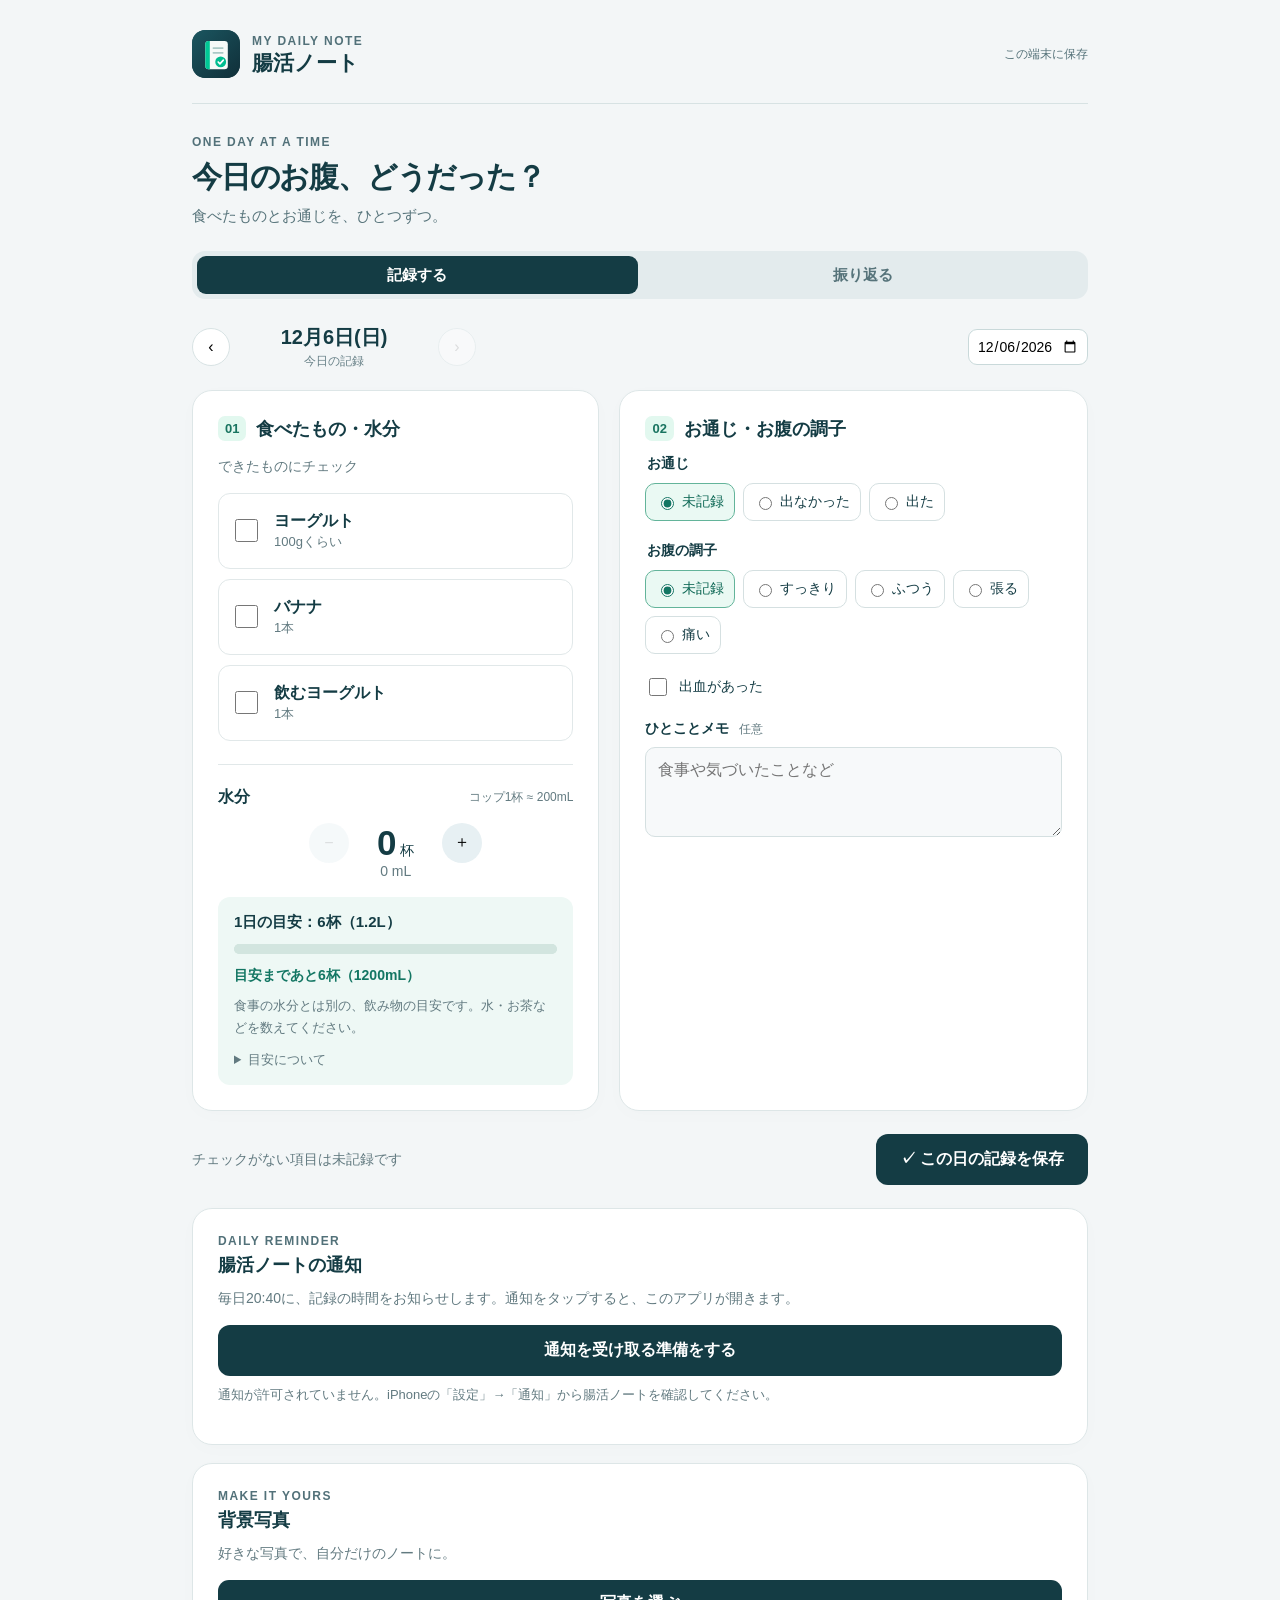
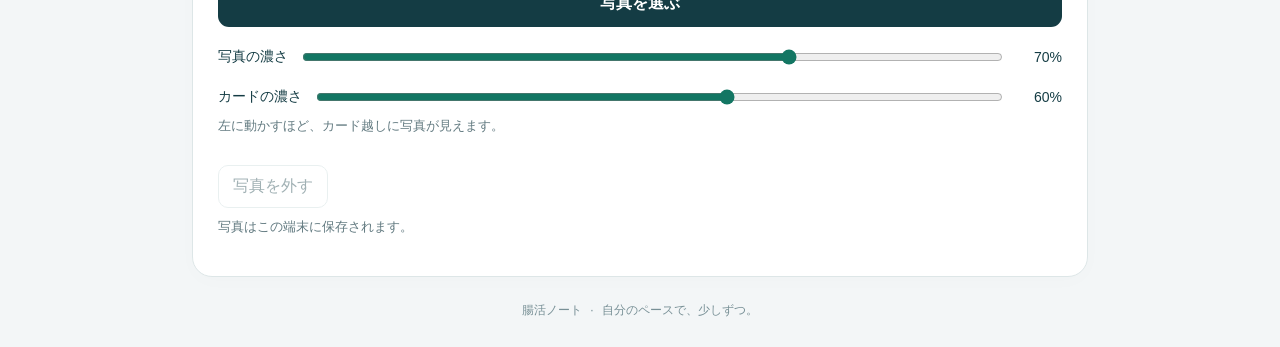
==== yoru-log/index.html @ 0d2fed11 "Add installed-app Web Push setup and notification click handling" ====
<!doctype html><html lang="ja"><head><meta charset="utf-8"><meta name="viewport" content="width=device-width,initial-scale=1,viewport-fit=cover"><meta name="theme-color" content="#143c44"><meta name="apple-mobile-web-app-capable" content="yes"><meta name="apple-mobile-web-app-title" content="腸活ノート"><meta name="description" content="ヨーグルト・バナナ・水分と、お通じを毎日かんたんに記録。"><title>腸活ノート</title><link rel="manifest" href="./manifest.json"><link rel="icon" href="./icon.svg?v=gut1" type="image/svg+xml"><link rel="apple-touch-icon" href="./icon-180.png?v=gut1"><link rel="stylesheet" href="./style.css?v=gut5"><script defer src="./app.js?v=gut5"></script></head><body><div id="wallpaper" aria-hidden="true"></div><main><header class="topbar"><div class="brand"><span class="brand-icon"><img src="./icon.svg?v=gut1" alt=""></span><div><span class="eyebrow">MY DAILY NOTE</span><h1>腸活ノート</h1></div></div><span class="private">この端末に保存</span></header><div class="intro"><p class="eyebrow">ONE DAY AT A TIME</p><h2>今日のお腹、どうだった？</h2><p>食べたものとお通じを、ひとつずつ。</p></div><div class="nav" role="tablist" aria-label="画面"><button id="record-tab" class="active" role="tab" aria-selected="true" aria-controls="record">記録する</button><button id="history-tab" role="tab" aria-selected="false" aria-controls="history" tabindex="-1">振り返る</button></div><section id="record" role="tabpanel" aria-labelledby="record-tab"><div class="datebar"><button id="prev" aria-label="前の日">‹</button><div><strong id="date-title"></strong><span id="date-sub"></span></div><button id="next" aria-label="次の日">›</button><input id="date" type="date" aria-label="記録する日"></div><div class="record-grid"><section class="card"><div class="section-head"><span class="number">01</span><h3>食べたもの・水分</h3></div><p class="muted">できたものにチェック</p><label class="habit"><input id="yogurt" type="checkbox"><span><strong>ヨーグルト</strong><small>100gくらい</small></span></label><label class="habit"><input id="banana" type="checkbox"><span><strong>バナナ</strong><small>1本</small></span></label><label class="habit"><input id="drink" type="checkbox"><span><strong>飲むヨーグルト</strong><small>1本</small></span></label><div class="water"><div><strong>水分</strong><small>コップ1杯 ≈ 200mL</small></div><div class="counter"><button id="water-minus" aria-label="水分を1杯減らす">−</button><span><b id="water-count">0</b> 杯</span><button id="water-plus" aria-label="水分を1杯増やす">＋</button></div><p id="water-ml">0 mL</p><div class="water-target"><strong>1日の目安：6杯（1.2L）</strong><progress id="water-progress" max="6" value="0" aria-label="水分の目安までの進み具合"></progress><span id="water-remaining" aria-live="polite">目安まであと6杯</span><p>食事の水分とは別の、飲み物の目安です。水・お茶などを数えてください。</p><details><summary>目安について</summary><p>暑い日や汗をかく日は、必要な量が増えます。こまめに飲みましょう。医師から水分制限を指示されている場合は、その指示を優先してください。</p><a href="https://www.pref.chiba.lg.jp/suidou/keikaku/oishii2/mame/mame03.html" target="_blank" rel="noopener noreferrer">参考：千葉県「健康を支える水」</a></details></div></div></section><section class="card"><div class="section-head"><span class="number">02</span><h3>お通じ・お腹の調子</h3></div><fieldset class="body-fields"><fieldset class="field"><legend>お通じ</legend><div class="choices" id="bowel"></div></fieldset><fieldset class="field" id="shape-field" hidden><legend>便の状態</legend><div class="choices" id="shape"></div></fieldset><fieldset class="field"><legend>お腹の調子</legend><div class="choices" id="feeling"></div></fieldset><label class="blood"><input id="blood" type="checkbox">出血があった</label><label class="memo" for="note">ひとことメモ <span>任意</span></label><textarea id="note" maxlength="500" placeholder="食事や気づいたことなど"></textarea></fieldset></section></div><div class="savebar"><p id="message" class="muted" role="status" aria-live="polite">チェックがない項目は未記録です</p><button id="save" class="save">✓ この日の記録を保存</button></div></section><section id="history" role="tabpanel" aria-labelledby="history-tab" hidden><section class="week card"><p class="eyebrow">LAST 7 DAYS</p><h3>この7日間</h3><div class="week-stats"><p><strong id="days-count">0</strong><span>記録した日</span></p><p><strong id="bowel-count">0</strong><span>お通じがあった日</span></p></div><div id="week-days" class="week-days"></div><p class="muted legend">✓ お通じあり　− 記録あり　· 未記録</p></section><h3 class="history-heading">これまでの記録</h3><div id="history-list" class="history-list"></div><button class="export" id="export">記録をバックアップ</button><p class="storage-note">記録はこの端末・ブラウザに保存されます。ブラウザのデータを消すと記録も消えるため、ときどきバックアップしておくと安心です。</p></section><section class="card push-settings"><p class="eyebrow">DAILY REMINDER</p><h3>腸活ノートの通知</h3><p class="muted">毎日20:40に、記録の時間をお知らせします。通知をタップすると、このアプリが開きます。</p><button id="push-enable" class="save">通知を受け取る準備をする</button><p id="push-status" class="storage-note" role="status" aria-live="polite">ホーム画面の腸活ノートで設定してください。</p><div id="push-code-wrap" hidden><label class="memo" for="push-code">通知の設定コード</label><textarea id="push-code" rows="3" readonly aria-describedby="push-code-help"></textarea><button id="push-copy" class="export">設定コードをコピー</button><p id="push-code-help" class="storage-note">最初の1回だけ、このコードをChatGPTのチャットに貼って送ってください。通知の受信先を登録します。</p></div><button id="push-disable" class="export" hidden>この端末の通知を停止</button></section><section class="card wallpaper-settings"><p class="eyebrow">MAKE IT YOURS</p><h3>背景写真</h3><p class="muted">好きな写真で、自分だけのノートに。</p><label class="photo-button">写真を選ぶ<input id="background-file" type="file" accept="image/*"></label><div class="opacity-row"><label for="background-opacity">写真の濃さ</label><input id="background-opacity" type="range" min="0" max="100" value="70"><output id="background-opacity-value" for="background-opacity">70%</output></div><div class="opacity-row"><label for="card-opacity">カードの濃さ</label><input id="card-opacity" type="range" min="0" max="100" value="60"><output id="card-opacity-value" for="card-opacity">60%</output></div><p class="storage-note">左に動かすほど、カード越しに写真が見えます。</p><button id="background-remove" class="export">写真を外す</button><p id="background-status" class="storage-note" role="status" aria-live="polite">写真はこの端末に保存されます。</p></section><footer>腸活ノート <span>·</span> 自分のペースで、少しずつ。</footer></main></body></html>
---- yoru-log/style.css ----
:root,.dark{--background:#f3f6f7;--foreground:#143c44;--muted:#e8eff0;--muted-foreground:#56737a;--primary:#137663;--primary-foreground:#fff;--input:#b9cacc;--ring:#00aa83;font-size:16px;color-scheme:light;}
*{box-sizing:border-box}body{margin:0;background:var(--background);color:var(--foreground);font-family:-apple-system,BlinkMacSystemFont,'Noto Sans JP','Hiragino Kaku Gothic ProN',sans-serif}button,input,textarea{font:inherit}button,label{touch-action:manipulation}button{cursor:pointer}button:disabled{cursor:default;opacity:.4}button:focus-visible,input:focus-visible,textarea:focus-visible{outline:3px solid #00a780;outline-offset:3px}main{max-width:960px;margin:auto;padding:30px 32px 20px}.topbar{display:flex;justify-content:space-between;align-items:center;padding-bottom:25px;border-bottom:1px solid #d7e2e3}.brand{display:flex;gap:12px;align-items:center}.brand-icon{background:#143c44;color:#fff;width:48px;height:48px;display:grid;place-items:center;border-radius:14px}.eyebrow{font-size:12px;font-weight:700;letter-spacing:.12em;margin:0 0 5px;color:#527179}.brand h1{font-size:21px;font-weight:800;margin:0}.private{display:flex;align-items:center;gap:5px;color:#56737a;font-size:12px}.intro{padding:31px 0 25px}.intro h2{font-size:30px;letter-spacing:-.04em;margin:0 0 8px;font-weight:750}.intro>p:last-child{color:#56737a;font-size:15px;margin:0}.nav{width:100%;height:48px!important;padding:5px;background:#e3ebed;border-radius:13px;gap:5px}.nav button{height:38px;font-size:15px;border-radius:9px;font-weight:650}.nav button[data-state=active]{background:#143c44;color:white;box-shadow:none}.datebar{display:flex;align-items:center;gap:14px;padding:25px 0 20px;flex-wrap:wrap}.datebar>button{border:1px solid #d7e2e3;border-radius:50%;background:#fff;width:38px;height:38px;display:grid;place-items:center}.datebar>div{min-width:180px;text-align:center}.datebar strong{display:block;font-size:20px}.datebar span{font-size:12px;color:#678087}.datebar input{margin-left:auto;border:1px solid #c9d9da;background:white;padding:8px;border-radius:9px;font-size:14px;min-width:0}.record-grid{display:grid;grid-template-columns:1fr 1.15fr;gap:20px}.card{background:#fff;border:1px solid #dde6e7;border-radius:20px;padding:25px;box-shadow:0 4px 20px #143c4404}.section-head{display:flex;align-items:center;gap:10px;margin-bottom:14px}.section-head h3{font-size:18px;margin:0;font-weight:750}.number{font-size:13px;color:#197460;background:#e2f8ef;padding:5px 7px;border-radius:7px;font-weight:800}.muted{font-size:14px;color:#627a80;line-height:1.7;margin:0 0 14px}.habit{display:flex;gap:13px;align-items:center;padding:17px 12px;border:1px solid #e1e8e9;border-radius:12px;margin-bottom:10px;cursor:pointer;transition:background .15s}.habit.done{background:#eaf9f3;border-color:#9ad5c1}.habit [data-slot=checkbox]{width:23px;height:23px;border-radius:7px}.habit strong{display:block;font-size:16px}.habit small{color:#627a80;font-size:13px}.checked-word{margin-left:auto;font-size:12px;color:#137663}.water{border-top:1px solid #e1e8e9;padding-top:22px;margin-top:23px}.water>div:first-child{display:flex;align-items:center;gap:7px;flex-wrap:wrap}.water svg{color:#3287a0}.water small{font-size:12px;margin-left:auto;color:#627a80}.counter{display:flex;align-items:center;justify-content:center;gap:28px;margin-top:15px}.counter button{border:0;background:#e7f0f3;border-radius:50%;width:40px;height:40px;display:grid;place-items:center}.counter span{font-size:14px}.counter b{font-size:35px;font-weight:750}.water p{text-align:center;font-size:14px;color:#627a80;margin:0}.body-fields{border:0;padding:0;margin:0;min-width:0}.field{border:0;padding:0;margin:0 0 21px;min-width:0}.field legend{font-size:14px;font-weight:700;margin-bottom:10px}.choices{display:flex;flex-wrap:wrap;gap:8px}.choice{display:flex;align-items:center;gap:5px;padding:9px 10px;border:1px solid #d5e0e1;border-radius:10px;font-size:14px;cursor:pointer}.choice.selected{background:#eaf9f3;color:#0f6956;border-color:#63b49a}.choice [data-slot=radio-group-item]{width:14px;height:14px}.blood{display:flex;gap:9px;align-items:center;font-size:14px;margin-bottom:21px}.memo{font-size:14px;font-weight:700;display:block}.memo>span{font-size:12px;font-weight:400;color:#627a80;margin-left:6px}textarea{display:block;resize:vertical;width:100%;min-height:90px;margin-top:9px;background:#f7f9fa;border:1px solid #d5e0e1;border-radius:10px;padding:12px;color:#143c44;font-size:16px;font-weight:400}.savebar{display:flex;align-items:center;justify-content:space-between;gap:15px;padding:23px 0}.savebar p{margin:0;font-size:14px}.save{border:0;background:#143c44;color:white;font-size:16px;font-weight:700;display:flex;align-items:center;justify-content:center;gap:9px;border-radius:12px;padding:15px 24px;flex-shrink:0}.save:hover{background:#1c515a}.success{color:#137663}.error{color:#b52b3c}.error button{display:block;text-decoration:underline;background:none;border:0}.week{margin-top:25px}.week h3{font-size:22px;margin:0}.week-stats{display:flex;gap:45px;margin:20px 0}.week-stats p{margin:0}.week-stats strong{font-size:40px;display:block;font-weight:750}.week-stats span{font-size:14px;color:#56737a}.week-days{display:grid;grid-template-columns:repeat(7,1fr);gap:10px}.week-days button{border:0;background:none;display:flex;flex-direction:column;align-items:center;gap:10px;font-size:13px;padding:0}.week-days b{background:#eef2f3;width:42px;height:42px;border-radius:50%;display:grid;place-items:center;font-size:22px;color:#7b979d}.week-days b.filled{background:#dff6ec;color:#137663}.legend{margin:15px 0 0;font-size:12px}.history-heading{margin:27px 0 14px;font-size:18px}.history-list{display:flex;flex-direction:column;gap:10px}.history-row{width:100%;background:white;border:1px solid #dde6e7;border-radius:15px;padding:20px;display:flex;align-items:center;justify-content:space-between;gap:10px;text-align:left}.history-row strong{font-size:16px}.history-row p{font-size:14px;color:#56737a;margin:7px 0;overflow-wrap:anywhere}.history-row small{font-size:13px;color:#137663}.history-note{white-space:pre-wrap}.empty{text-align:center;padding:40px;color:#627a80}.empty svg{margin:0 auto 14px}.empty h3{font-size:20px;color:#143c44}.text-button{border:0;background:#143c44;color:white;padding:12px 20px;border-radius:10px}footer{padding:25px 0 8px;text-align:center;font-size:12px;color:#789096}footer span{padding:0 5px}@media(max-width:650px){main{padding:20px 18px 15px}.topbar{padding-bottom:19px}.private{font-size:12px}.private svg{display:none}.brand h1{font-size:19px}.brand-icon{width:43px;height:43px}.intro{padding:25px 0 23px}.intro h2{font-size:26px}.record-grid{grid-template-columns:1fr;gap:15px}.card{padding:22px 18px;border-radius:17px}.datebar{gap:10px;justify-content:center;padding:22px 0 17px}.datebar>div{min-width:180px}.datebar input{flex-basis:100%;max-width:165px;margin:0 auto;display:block}.savebar{flex-direction:column;align-items:stretch;position:sticky;bottom:0;background:#f3f6f7f5;padding:12px 0 max(12px,env(safe-area-inset-bottom));gap:9px;z-index:10}.savebar p{text-align:center;font-size:13px}.save{width:100%;padding:15px}.week-days{gap:3px}.week-days b{width:36px;height:36px}.checked-word{font-size:12px}.week-stats{gap:30px}.intro .eyebrow{font-size:12px}}@media(prefers-reduced-motion:reduce){*{transition:none!important}}

.nav{display:flex}.nav button{flex:1;border:0;background:none;color:#56737a}.nav button.active{background:#143c44;color:#fff}.brand-icon img{width:48px;height:48px;border-radius:13px}.habit input{width:23px;height:23px;accent-color:#137663}.habit.done input{accent-color:#137663}.choice input{accent-color:#137663}.hidden{display:none!important}.body-fields input[type=checkbox]{width:18px;height:18px;accent-color:#137663}.storage-note{font-size:13px;color:#627a80;margin-top:8px;line-height:1.7}.tab{outline:none}[hidden]{display:none!important}fieldset:disabled{opacity:.55}.datebar input{max-width:170px}.private{font-size:12px}.savebar{position:static}.history-row .chev{font-size:20px}.export{border:1px solid #c9d9da;background:white;color:#143c44;padding:10px 14px;border-radius:10px;margin-top:15px}.intro h2{line-height:1.5}@media(max-width:650px){.savebar{position:sticky}.brand-icon img{width:43px;height:43px}}
.water-target{margin-top:18px;padding:16px;background:#eef8f5;border-radius:12px}.water-target>strong{display:block;font-size:15px}.water-target progress{display:block;width:100%;height:10px;border:0;border-radius:10px;overflow:hidden;appearance:none;margin:12px 0;background:#d2e5df}.water-target progress::-webkit-progress-bar{background:#d2e5df;border-radius:10px}.water-target progress::-webkit-progress-value{background:#137663;border-radius:10px}.water-target progress::-moz-progress-bar{background:#137663;border-radius:10px}.water-target>span{font-size:14px;font-weight:700;color:#137663}.water-target p{font-size:13px;line-height:1.7;text-align:left;margin:10px 0 0}.water-target details{margin-top:12px;font-size:13px;color:#627a80}.water-target summary{cursor:pointer}.water-target a{display:block;font-size:12px;color:#137663;margin-top:9px}

#wallpaper{position:fixed;inset:0;z-index:0;background-position:center;background-size:cover;background-repeat:no-repeat;pointer-events:none}main{position:relative;z-index:1}.wallpaper-settings{margin-top:18px}.wallpaper-settings h3{font-size:18px;margin:0 0 10px}.photo-button{display:flex;justify-content:center;background:#143c44;color:#fff;border-radius:11px;padding:13px;font-size:16px;font-weight:700;cursor:pointer;position:relative;overflow:hidden}.photo-button input{position:absolute;inset:0;width:100%;height:100%;opacity:0;cursor:pointer}.photo-button:focus-within{outline:3px solid #00a780;outline-offset:3px}.opacity-row{display:flex;align-items:center;gap:12px;margin-top:20px;flex-wrap:wrap}.opacity-row label,.opacity-row output{font-size:14px}.opacity-row input{flex:1;min-width:80px;accent-color:#137663}.opacity-row output{min-width:45px;text-align:right}.photo-background .card{background:rgba(255,255,255,var(--card-opacity,.6))}.photo-background .topbar,.photo-background .intro{background:rgba(243,246,247,.87);padding-left:15px;padding-right:15px;border-radius:15px}.photo-background .topbar{padding-top:14px;padding-bottom:14px}.photo-background .intro{margin:14px 0;padding-top:20px;padding-bottom:20px}.photo-background .nav{background:rgba(227,235,237,.94)}.photo-background .datebar>div{background:rgba(243,246,247,.90);border-radius:10px;padding:5px 10px}.photo-background footer{color:#143c44;background:rgba(243,246,247,.85);border-radius:10px;margin-top:20px;padding:12px}.photo-background .savebar{background:rgba(243,246,247,.95);border-radius:12px;padding:12px}.photo-background .history-heading{background:rgba(243,246,247,.90);padding:12px;border-radius:10px}

.photo-background .habit,.photo-background .choice,.photo-background .history-row{background:rgba(255,255,255,var(--card-opacity,.6))}.photo-background .habit.done,.photo-background .choice.selected{background:rgba(220,247,234,var(--card-opacity,.6))}.photo-background .water-target{background:rgba(238,248,245,var(--card-opacity,.6))}.photo-background .card,.photo-background .history-row{text-shadow:0 1px 3px rgba(255,255,255,.75)}.photo-background .save,.photo-background .photo-button,.photo-background .text-button{text-shadow:none}
\n.push-settings{margin-top:18px}.push-settings h3{font-size:18px;margin:0 0 10px}.push-settings textarea{font-size:13px;overflow-wrap:anywhere}.push-settings .save{width:100%}\n
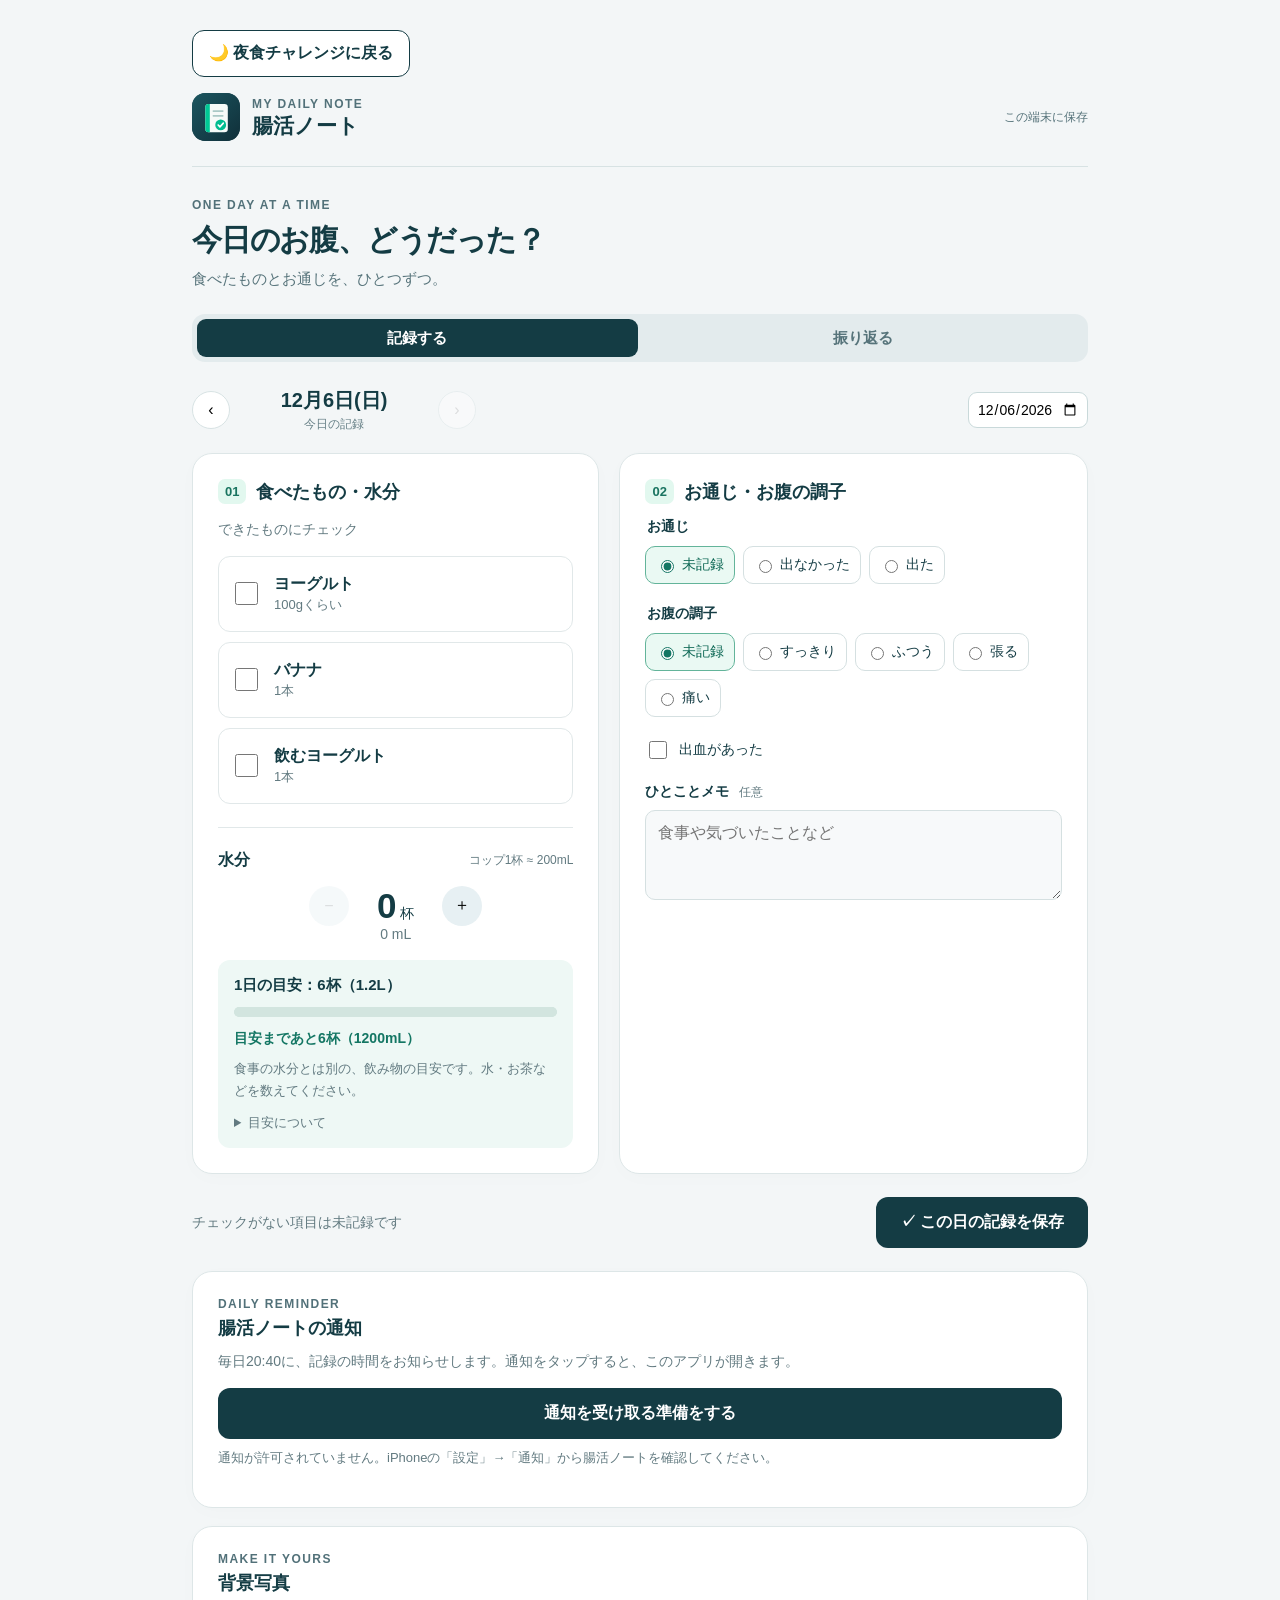
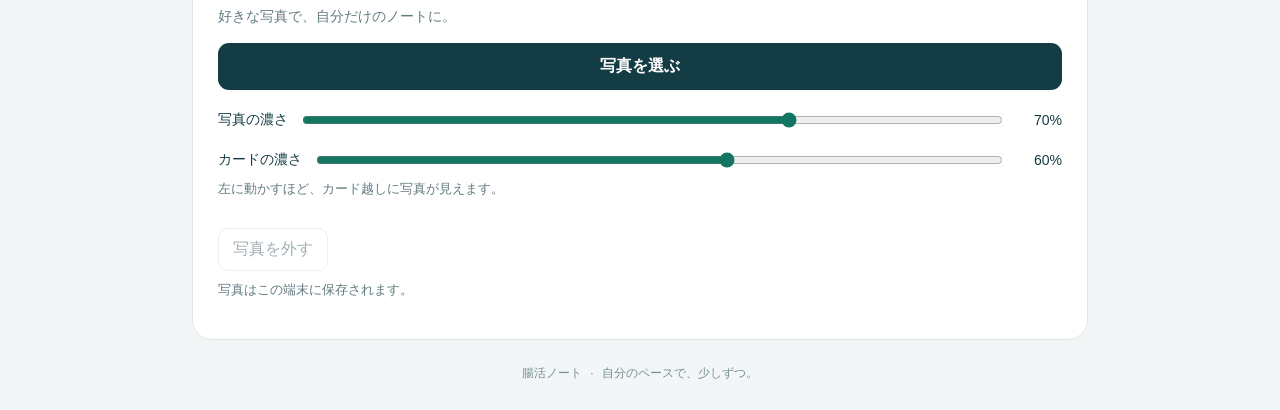
==== commit 651643d8: "Add return path for installed night challenge apps stranded on gut note" ====
--- a/yoru-log/index.html
+++ b/yoru-log/index.html
@@ -1 +1 @@
-<!doctype html><html lang="ja"><head><meta charset="utf-8"><meta name="viewport" content="width=device-width,initial-scale=1,viewport-fit=cover"><meta name="theme-color" content="#143c44"><meta name="apple-mobile-web-app-capable" content="yes"><meta name="apple-mobile-web-app-title" content="腸活ノート"><meta name="description" content="ヨーグルト・バナナ・水分と、お通じを毎日かんたんに記録。"><title>腸活ノート</title><link rel="manifest" href="./manifest.json"><link rel="icon" href="./icon.svg?v=gut1" type="image/svg+xml"><link rel="apple-touch-icon" href="./icon-180.png?v=gut1"><link rel="stylesheet" href="./style.css?v=gut5"><script defer src="./app.js?v=gut5"></script></head><body><div id="wallpaper" aria-hidden="true"></div><main><header class="topbar"><div class="brand"><span class="brand-icon"><img src="./icon.svg?v=gut1" alt=""></span><div><span class="eyebrow">MY DAILY NOTE</span><h1>腸活ノート</h1></div></div><span class="private">この端末に保存</span></header><div class="intro"><p class="eyebrow">ONE DAY AT A TIME</p><h2>今日のお腹、どうだった？</h2><p>食べたものとお通じを、ひとつずつ。</p></div><div class="nav" role="tablist" aria-label="画面"><button id="record-tab" class="active" role="tab" aria-selected="true" aria-controls="record">記録する</button><button id="history-tab" role="tab" aria-selected="false" aria-controls="history" tabindex="-1">振り返る</button></div><section id="record" role="tabpanel" aria-labelledby="record-tab"><div class="datebar"><button id="prev" aria-label="前の日">‹</button><div><strong id="date-title"></strong><span id="date-sub"></span></div><button id="next" aria-label="次の日">›</button><input id="date" type="date" aria-label="記録する日"></div><div class="record-grid"><section class="card"><div class="section-head"><span class="number">01</span><h3>食べたもの・水分</h3></div><p class="muted">できたものにチェック</p><label class="habit"><input id="yogurt" type="checkbox"><span><strong>ヨーグルト</strong><small>100gくらい</small></span></label><label class="habit"><input id="banana" type="checkbox"><span><strong>バナナ</strong><small>1本</small></span></label><label class="habit"><input id="drink" type="checkbox"><span><strong>飲むヨーグルト</strong><small>1本</small></span></label><div class="water"><div><strong>水分</strong><small>コップ1杯 ≈ 200mL</small></div><div class="counter"><button id="water-minus" aria-label="水分を1杯減らす">−</button><span><b id="water-count">0</b> 杯</span><button id="water-plus" aria-label="水分を1杯増やす">＋</button></div><p id="water-ml">0 mL</p><div class="water-target"><strong>1日の目安：6杯（1.2L）</strong><progress id="water-progress" max="6" value="0" aria-label="水分の目安までの進み具合"></progress><span id="water-remaining" aria-live="polite">目安まであと6杯</span><p>食事の水分とは別の、飲み物の目安です。水・お茶などを数えてください。</p><details><summary>目安について</summary><p>暑い日や汗をかく日は、必要な量が増えます。こまめに飲みましょう。医師から水分制限を指示されている場合は、その指示を優先してください。</p><a href="https://www.pref.chiba.lg.jp/suidou/keikaku/oishii2/mame/mame03.html" target="_blank" rel="noopener noreferrer">参考：千葉県「健康を支える水」</a></details></div></div></section><section class="card"><div class="section-head"><span class="number">02</span><h3>お通じ・お腹の調子</h3></div><fieldset class="body-fields"><fieldset class="field"><legend>お通じ</legend><div class="choices" id="bowel"></div></fieldset><fieldset class="field" id="shape-field" hidden><legend>便の状態</legend><div class="choices" id="shape"></div></fieldset><fieldset class="field"><legend>お腹の調子</legend><div class="choices" id="feeling"></div></fieldset><label class="blood"><input id="blood" type="checkbox">出血があった</label><label class="memo" for="note">ひとことメモ <span>任意</span></label><textarea id="note" maxlength="500" placeholder="食事や気づいたことなど"></textarea></fieldset></section></div><div class="savebar"><p id="message" class="muted" role="status" aria-live="polite">チェックがない項目は未記録です</p><button id="save" class="save">✓ この日の記録を保存</button></div></section><section id="history" role="tabpanel" aria-labelledby="history-tab" hidden><section class="week card"><p class="eyebrow">LAST 7 DAYS</p><h3>この7日間</h3><div class="week-stats"><p><strong id="days-count">0</strong><span>記録した日</span></p><p><strong id="bowel-count">0</strong><span>お通じがあった日</span></p></div><div id="week-days" class="week-days"></div><p class="muted legend">✓ お通じあり　− 記録あり　· 未記録</p></section><h3 class="history-heading">これまでの記録</h3><div id="history-list" class="history-list"></div><button class="export" id="export">記録をバックアップ</button><p class="storage-note">記録はこの端末・ブラウザに保存されます。ブラウザのデータを消すと記録も消えるため、ときどきバックアップしておくと安心です。</p></section><section class="card push-settings"><p class="eyebrow">DAILY REMINDER</p><h3>腸活ノートの通知</h3><p class="muted">毎日20:40に、記録の時間をお知らせします。通知をタップすると、このアプリが開きます。</p><button id="push-enable" class="save">通知を受け取る準備をする</button><p id="push-status" class="storage-note" role="status" aria-live="polite">ホーム画面の腸活ノートで設定してください。</p><div id="push-code-wrap" hidden><label class="memo" for="push-code">通知の設定コード</label><textarea id="push-code" rows="3" readonly aria-describedby="push-code-help"></textarea><button id="push-copy" class="export">設定コードをコピー</button><p id="push-code-help" class="storage-note">最初の1回だけ、このコードをChatGPTのチャットに貼って送ってください。通知の受信先を登録します。</p></div><button id="push-disable" class="export" hidden>この端末の通知を停止</button></section><section class="card wallpaper-settings"><p class="eyebrow">MAKE IT YOURS</p><h3>背景写真</h3><p class="muted">好きな写真で、自分だけのノートに。</p><label class="photo-button">写真を選ぶ<input id="background-file" type="file" accept="image/*"></label><div class="opacity-row"><label for="background-opacity">写真の濃さ</label><input id="background-opacity" type="range" min="0" max="100" value="70"><output id="background-opacity-value" for="background-opacity">70%</output></div><div class="opacity-row"><label for="card-opacity">カードの濃さ</label><input id="card-opacity" type="range" min="0" max="100" value="60"><output id="card-opacity-value" for="card-opacity">60%</output></div><p class="storage-note">左に動かすほど、カード越しに写真が見えます。</p><button id="background-remove" class="export">写真を外す</button><p id="background-status" class="storage-note" role="status" aria-live="polite">写真はこの端末に保存されます。</p></section><footer>腸活ノート <span>·</span> 自分のペースで、少しずつ。</footer></main></body></html>
+<!doctype html><html lang="ja"><head><meta charset="utf-8"><meta name="viewport" content="width=device-width,initial-scale=1,viewport-fit=cover"><meta name="theme-color" content="#143c44"><meta name="apple-mobile-web-app-capable" content="yes"><meta name="apple-mobile-web-app-title" content="腸活ノート"><meta name="description" content="ヨーグルト・バナナ・水分と、お通じを毎日かんたんに記録。"><title>腸活ノート</title><link rel="manifest" href="./manifest.json"><link rel="icon" href="./icon.svg?v=gut1" type="image/svg+xml"><link rel="apple-touch-icon" href="./icon-180.png?v=gut1"><link rel="stylesheet" href="./style.css?v=gut5"><script defer src="./app.js?v=gut5"></script></head><body><div id="wallpaper" aria-hidden="true"></div><main><nav aria-label="別のアプリ" style="margin-bottom:16px"><a href="../?restored=20261007" style="display:inline-block;padding:12px 16px;border:1px solid #143c44;border-radius:12px;color:#143c44;background:#fff;text-decoration:none;font-weight:700">🌙 夜食チャレンジに戻る</a></nav><header class="topbar"><div class="brand"><span class="brand-icon"><img src="./icon.svg?v=gut1" alt=""></span><div><span class="eyebrow">MY DAILY NOTE</span><h1>腸活ノート</h1></div></div><span class="private">この端末に保存</span></header><div class="intro"><p class="eyebrow">ONE DAY AT A TIME</p><h2>今日のお腹、どうだった？</h2><p>食べたものとお通じを、ひとつずつ。</p></div><div class="nav" role="tablist" aria-label="画面"><button id="record-tab" class="active" role="tab" aria-selected="true" aria-controls="record">記録する</button><button id="history-tab" role="tab" aria-selected="false" aria-controls="history" tabindex="-1">振り返る</button></div><section id="record" role="tabpanel" aria-labelledby="record-tab"><div class="datebar"><button id="prev" aria-label="前の日">‹</button><div><strong id="date-title"></strong><span id="date-sub"></span></div><button id="next" aria-label="次の日">›</button><input id="date" type="date" aria-label="記録する日"></div><div class="record-grid"><section class="card"><div class="section-head"><span class="number">01</span><h3>食べたもの・水分</h3></div><p class="muted">できたものにチェック</p><label class="habit"><input id="yogurt" type="checkbox"><span><strong>ヨーグルト</strong><small>100gくらい</small></span></label><label class="habit"><input id="banana" type="checkbox"><span><strong>バナナ</strong><small>1本</small></span></label><label class="habit"><input id="drink" type="checkbox"><span><strong>飲むヨーグルト</strong><small>1本</small></span></label><div class="water"><div><strong>水分</strong><small>コップ1杯 ≈ 200mL</small></div><div class="counter"><button id="water-minus" aria-label="水分を1杯減らす">−</button><span><b id="water-count">0</b> 杯</span><button id="water-plus" aria-label="水分を1杯増やす">＋</button></div><p id="water-ml">0 mL</p><div class="water-target"><strong>1日の目安：6杯（1.2L）</strong><progress id="water-progress" max="6" value="0" aria-label="水分の目安までの進み具合"></progress><span id="water-remaining" aria-live="polite">目安まであと6杯</span><p>食事の水分とは別の、飲み物の目安です。水・お茶などを数えてください。</p><details><summary>目安について</summary><p>暑い日や汗をかく日は、必要な量が増えます。こまめに飲みましょう。医師から水分制限を指示されている場合は、その指示を優先してください。</p><a href="https://www.pref.chiba.lg.jp/suidou/keikaku/oishii2/mame/mame03.html" target="_blank" rel="noopener noreferrer">参考：千葉県「健康を支える水」</a></details></div></div></section><section class="card"><div class="section-head"><span class="number">02</span><h3>お通じ・お腹の調子</h3></div><fieldset class="body-fields"><fieldset class="field"><legend>お通じ</legend><div class="choices" id="bowel"></div></fieldset><fieldset class="field" id="shape-field" hidden><legend>便の状態</legend><div class="choices" id="shape"></div></fieldset><fieldset class="field"><legend>お腹の調子</legend><div class="choices" id="feeling"></div></fieldset><label class="blood"><input id="blood" type="checkbox">出血があった</label><label class="memo" for="note">ひとことメモ <span>任意</span></label><textarea id="note" maxlength="500" placeholder="食事や気づいたことなど"></textarea></fieldset></section></div><div class="savebar"><p id="message" class="muted" role="status" aria-live="polite">チェックがない項目は未記録です</p><button id="save" class="save">✓ この日の記録を保存</button></div></section><section id="history" role="tabpanel" aria-labelledby="history-tab" hidden><section class="week card"><p class="eyebrow">LAST 7 DAYS</p><h3>この7日間</h3><div class="week-stats"><p><strong id="days-count">0</strong><span>記録した日</span></p><p><strong id="bowel-count">0</strong><span>お通じがあった日</span></p></div><div id="week-days" class="week-days"></div><p class="muted legend">✓ お通じあり　− 記録あり　· 未記録</p></section><h3 class="history-heading">これまでの記録</h3><div id="history-list" class="history-list"></div><button class="export" id="export">記録をバックアップ</button><p class="storage-note">記録はこの端末・ブラウザに保存されます。ブラウザのデータを消すと記録も消えるため、ときどきバックアップしておくと安心です。</p></section><section class="card push-settings"><p class="eyebrow">DAILY REMINDER</p><h3>腸活ノートの通知</h3><p class="muted">毎日20:40に、記録の時間をお知らせします。通知をタップすると、このアプリが開きます。</p><button id="push-enable" class="save">通知を受け取る準備をする</button><p id="push-status" class="storage-note" role="status" aria-live="polite">ホーム画面の腸活ノートで設定してください。</p><div id="push-code-wrap" hidden><label class="memo" for="push-code">通知の設定コード</label><textarea id="push-code" rows="3" readonly aria-describedby="push-code-help"></textarea><button id="push-copy" class="export">設定コードをコピー</button><p id="push-code-help" class="storage-note">最初の1回だけ、このコードをChatGPTのチャットに貼って送ってください。通知の受信先を登録します。</p></div><button id="push-disable" class="export" hidden>この端末の通知を停止</button></section><section class="card wallpaper-settings"><p class="eyebrow">MAKE IT YOURS</p><h3>背景写真</h3><p class="muted">好きな写真で、自分だけのノートに。</p><label class="photo-button">写真を選ぶ<input id="background-file" type="file" accept="image/*"></label><div class="opacity-row"><label for="background-opacity">写真の濃さ</label><input id="background-opacity" type="range" min="0" max="100" value="70"><output id="background-opacity-value" for="background-opacity">70%</output></div><div class="opacity-row"><label for="card-opacity">カードの濃さ</label><input id="card-opacity" type="range" min="0" max="100" value="60"><output id="card-opacity-value" for="card-opacity">60%</output></div><p class="storage-note">左に動かすほど、カード越しに写真が見えます。</p><button id="background-remove" class="export">写真を外す</button><p id="background-status" class="storage-note" role="status" aria-live="polite">写真はこの端末に保存されます。</p></section><footer>腸活ノート <span>·</span> 自分のペースで、少しずつ。</footer></main></body></html>
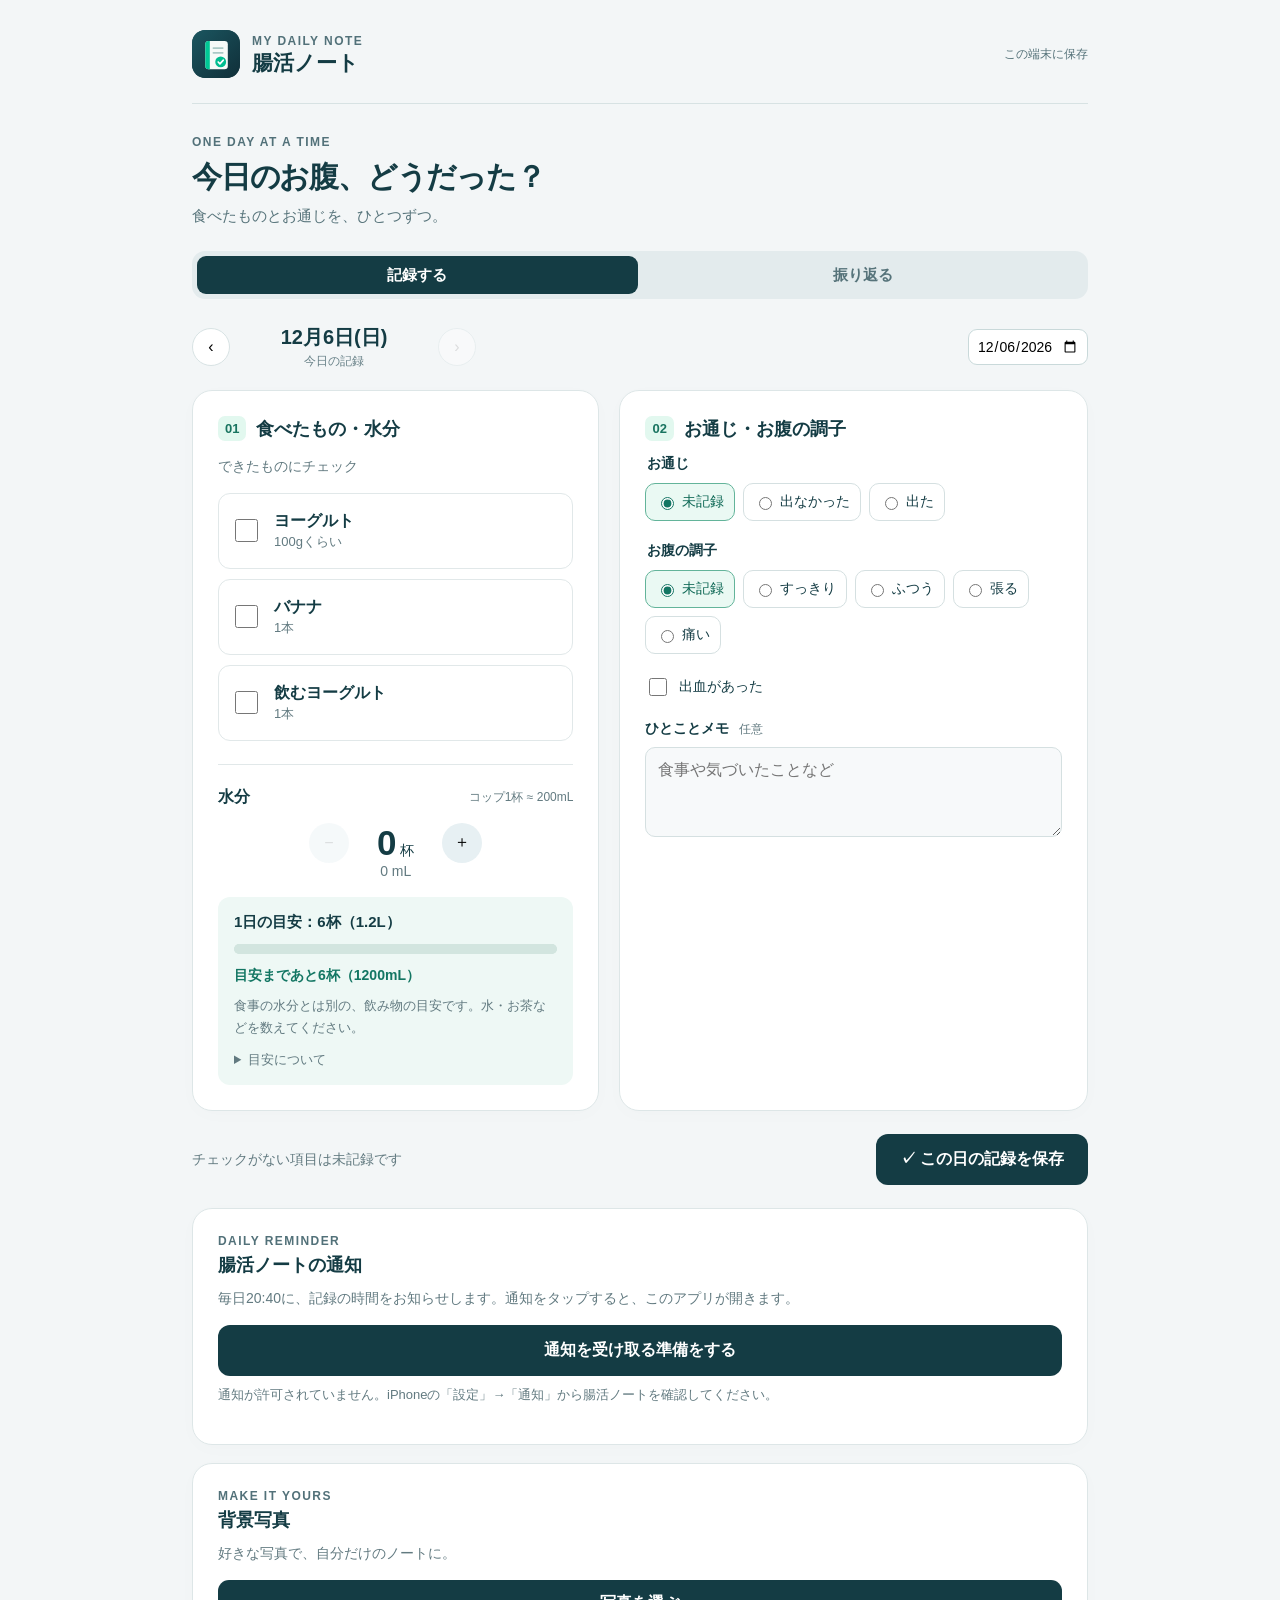
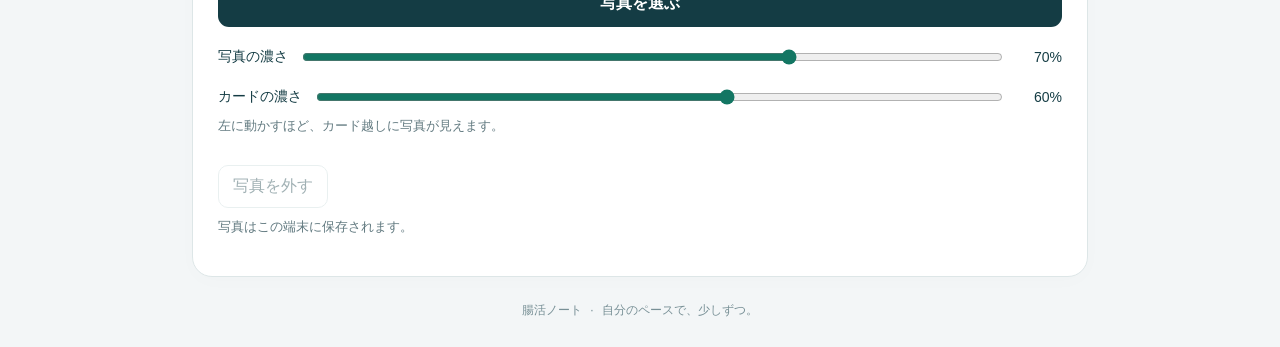
==== commit 9a7970e7: "Remove temporary night challenge recovery link" ====
--- a/yoru-log/index.html
+++ b/yoru-log/index.html
@@ -1 +1 @@
-<!doctype html><html lang="ja"><head><meta charset="utf-8"><meta name="viewport" content="width=device-width,initial-scale=1,viewport-fit=cover"><meta name="theme-color" content="#143c44"><meta name="apple-mobile-web-app-capable" content="yes"><meta name="apple-mobile-web-app-title" content="腸活ノート"><meta name="description" content="ヨーグルト・バナナ・水分と、お通じを毎日かんたんに記録。"><title>腸活ノート</title><link rel="manifest" href="./manifest.json"><link rel="icon" href="./icon.svg?v=gut1" type="image/svg+xml"><link rel="apple-touch-icon" href="./icon-180.png?v=gut1"><link rel="stylesheet" href="./style.css?v=gut5"><script defer src="./app.js?v=gut5"></script></head><body><div id="wallpaper" aria-hidden="true"></div><main><nav aria-label="別のアプリ" style="margin-bottom:16px"><a href="../?restored=20261007" style="display:inline-block;padding:12px 16px;border:1px solid #143c44;border-radius:12px;color:#143c44;background:#fff;text-decoration:none;font-weight:700">🌙 夜食チャレンジに戻る</a></nav><header class="topbar"><div class="brand"><span class="brand-icon"><img src="./icon.svg?v=gut1" alt=""></span><div><span class="eyebrow">MY DAILY NOTE</span><h1>腸活ノート</h1></div></div><span class="private">この端末に保存</span></header><div class="intro"><p class="eyebrow">ONE DAY AT A TIME</p><h2>今日のお腹、どうだった？</h2><p>食べたものとお通じを、ひとつずつ。</p></div><div class="nav" role="tablist" aria-label="画面"><button id="record-tab" class="active" role="tab" aria-selected="true" aria-controls="record">記録する</button><button id="history-tab" role="tab" aria-selected="false" aria-controls="history" tabindex="-1">振り返る</button></div><section id="record" role="tabpanel" aria-labelledby="record-tab"><div class="datebar"><button id="prev" aria-label="前の日">‹</button><div><strong id="date-title"></strong><span id="date-sub"></span></div><button id="next" aria-label="次の日">›</button><input id="date" type="date" aria-label="記録する日"></div><div class="record-grid"><section class="card"><div class="section-head"><span class="number">01</span><h3>食べたもの・水分</h3></div><p class="muted">できたものにチェック</p><label class="habit"><input id="yogurt" type="checkbox"><span><strong>ヨーグルト</strong><small>100gくらい</small></span></label><label class="habit"><input id="banana" type="checkbox"><span><strong>バナナ</strong><small>1本</small></span></label><label class="habit"><input id="drink" type="checkbox"><span><strong>飲むヨーグルト</strong><small>1本</small></span></label><div class="water"><div><strong>水分</strong><small>コップ1杯 ≈ 200mL</small></div><div class="counter"><button id="water-minus" aria-label="水分を1杯減らす">−</button><span><b id="water-count">0</b> 杯</span><button id="water-plus" aria-label="水分を1杯増やす">＋</button></div><p id="water-ml">0 mL</p><div class="water-target"><strong>1日の目安：6杯（1.2L）</strong><progress id="water-progress" max="6" value="0" aria-label="水分の目安までの進み具合"></progress><span id="water-remaining" aria-live="polite">目安まであと6杯</span><p>食事の水分とは別の、飲み物の目安です。水・お茶などを数えてください。</p><details><summary>目安について</summary><p>暑い日や汗をかく日は、必要な量が増えます。こまめに飲みましょう。医師から水分制限を指示されている場合は、その指示を優先してください。</p><a href="https://www.pref.chiba.lg.jp/suidou/keikaku/oishii2/mame/mame03.html" target="_blank" rel="noopener noreferrer">参考：千葉県「健康を支える水」</a></details></div></div></section><section class="card"><div class="section-head"><span class="number">02</span><h3>お通じ・お腹の調子</h3></div><fieldset class="body-fields"><fieldset class="field"><legend>お通じ</legend><div class="choices" id="bowel"></div></fieldset><fieldset class="field" id="shape-field" hidden><legend>便の状態</legend><div class="choices" id="shape"></div></fieldset><fieldset class="field"><legend>お腹の調子</legend><div class="choices" id="feeling"></div></fieldset><label class="blood"><input id="blood" type="checkbox">出血があった</label><label class="memo" for="note">ひとことメモ <span>任意</span></label><textarea id="note" maxlength="500" placeholder="食事や気づいたことなど"></textarea></fieldset></section></div><div class="savebar"><p id="message" class="muted" role="status" aria-live="polite">チェックがない項目は未記録です</p><button id="save" class="save">✓ この日の記録を保存</button></div></section><section id="history" role="tabpanel" aria-labelledby="history-tab" hidden><section class="week card"><p class="eyebrow">LAST 7 DAYS</p><h3>この7日間</h3><div class="week-stats"><p><strong id="days-count">0</strong><span>記録した日</span></p><p><strong id="bowel-count">0</strong><span>お通じがあった日</span></p></div><div id="week-days" class="week-days"></div><p class="muted legend">✓ お通じあり　− 記録あり　· 未記録</p></section><h3 class="history-heading">これまでの記録</h3><div id="history-list" class="history-list"></div><button class="export" id="export">記録をバックアップ</button><p class="storage-note">記録はこの端末・ブラウザに保存されます。ブラウザのデータを消すと記録も消えるため、ときどきバックアップしておくと安心です。</p></section><section class="card push-settings"><p class="eyebrow">DAILY REMINDER</p><h3>腸活ノートの通知</h3><p class="muted">毎日20:40に、記録の時間をお知らせします。通知をタップすると、このアプリが開きます。</p><button id="push-enable" class="save">通知を受け取る準備をする</button><p id="push-status" class="storage-note" role="status" aria-live="polite">ホーム画面の腸活ノートで設定してください。</p><div id="push-code-wrap" hidden><label class="memo" for="push-code">通知の設定コード</label><textarea id="push-code" rows="3" readonly aria-describedby="push-code-help"></textarea><button id="push-copy" class="export">設定コードをコピー</button><p id="push-code-help" class="storage-note">最初の1回だけ、このコードをChatGPTのチャットに貼って送ってください。通知の受信先を登録します。</p></div><button id="push-disable" class="export" hidden>この端末の通知を停止</button></section><section class="card wallpaper-settings"><p class="eyebrow">MAKE IT YOURS</p><h3>背景写真</h3><p class="muted">好きな写真で、自分だけのノートに。</p><label class="photo-button">写真を選ぶ<input id="background-file" type="file" accept="image/*"></label><div class="opacity-row"><label for="background-opacity">写真の濃さ</label><input id="background-opacity" type="range" min="0" max="100" value="70"><output id="background-opacity-value" for="background-opacity">70%</output></div><div class="opacity-row"><label for="card-opacity">カードの濃さ</label><input id="card-opacity" type="range" min="0" max="100" value="60"><output id="card-opacity-value" for="card-opacity">60%</output></div><p class="storage-note">左に動かすほど、カード越しに写真が見えます。</p><button id="background-remove" class="export">写真を外す</button><p id="background-status" class="storage-note" role="status" aria-live="polite">写真はこの端末に保存されます。</p></section><footer>腸活ノート <span>·</span> 自分のペースで、少しずつ。</footer></main></body></html>
+<!doctype html><html lang="ja"><head><meta charset="utf-8"><meta name="viewport" content="width=device-width,initial-scale=1,viewport-fit=cover"><meta name="theme-color" content="#143c44"><meta name="apple-mobile-web-app-capable" content="yes"><meta name="apple-mobile-web-app-title" content="腸活ノート"><meta name="description" content="ヨーグルト・バナナ・水分と、お通じを毎日かんたんに記録。"><title>腸活ノート</title><link rel="manifest" href="./manifest.json"><link rel="icon" href="./icon.svg?v=gut1" type="image/svg+xml"><link rel="apple-touch-icon" href="./icon-180.png?v=gut1"><link rel="stylesheet" href="./style.css?v=gut5"><script defer src="./app.js?v=gut5"></script></head><body><div id="wallpaper" aria-hidden="true"></div><main><header class="topbar"><div class="brand"><span class="brand-icon"><img src="./icon.svg?v=gut1" alt=""></span><div><span class="eyebrow">MY DAILY NOTE</span><h1>腸活ノート</h1></div></div><span class="private">この端末に保存</span></header><div class="intro"><p class="eyebrow">ONE DAY AT A TIME</p><h2>今日のお腹、どうだった？</h2><p>食べたものとお通じを、ひとつずつ。</p></div><div class="nav" role="tablist" aria-label="画面"><button id="record-tab" class="active" role="tab" aria-selected="true" aria-controls="record">記録する</button><button id="history-tab" role="tab" aria-selected="false" aria-controls="history" tabindex="-1">振り返る</button></div><section id="record" role="tabpanel" aria-labelledby="record-tab"><div class="datebar"><button id="prev" aria-label="前の日">‹</button><div><strong id="date-title"></strong><span id="date-sub"></span></div><button id="next" aria-label="次の日">›</button><input id="date" type="date" aria-label="記録する日"></div><div class="record-grid"><section class="card"><div class="section-head"><span class="number">01</span><h3>食べたもの・水分</h3></div><p class="muted">できたものにチェック</p><label class="habit"><input id="yogurt" type="checkbox"><span><strong>ヨーグルト</strong><small>100gくらい</small></span></label><label class="habit"><input id="banana" type="checkbox"><span><strong>バナナ</strong><small>1本</small></span></label><label class="habit"><input id="drink" type="checkbox"><span><strong>飲むヨーグルト</strong><small>1本</small></span></label><div class="water"><div><strong>水分</strong><small>コップ1杯 ≈ 200mL</small></div><div class="counter"><button id="water-minus" aria-label="水分を1杯減らす">−</button><span><b id="water-count">0</b> 杯</span><button id="water-plus" aria-label="水分を1杯増やす">＋</button></div><p id="water-ml">0 mL</p><div class="water-target"><strong>1日の目安：6杯（1.2L）</strong><progress id="water-progress" max="6" value="0" aria-label="水分の目安までの進み具合"></progress><span id="water-remaining" aria-live="polite">目安まであと6杯</span><p>食事の水分とは別の、飲み物の目安です。水・お茶などを数えてください。</p><details><summary>目安について</summary><p>暑い日や汗をかく日は、必要な量が増えます。こまめに飲みましょう。医師から水分制限を指示されている場合は、その指示を優先してください。</p><a href="https://www.pref.chiba.lg.jp/suidou/keikaku/oishii2/mame/mame03.html" target="_blank" rel="noopener noreferrer">参考：千葉県「健康を支える水」</a></details></div></div></section><section class="card"><div class="section-head"><span class="number">02</span><h3>お通じ・お腹の調子</h3></div><fieldset class="body-fields"><fieldset class="field"><legend>お通じ</legend><div class="choices" id="bowel"></div></fieldset><fieldset class="field" id="shape-field" hidden><legend>便の状態</legend><div class="choices" id="shape"></div></fieldset><fieldset class="field"><legend>お腹の調子</legend><div class="choices" id="feeling"></div></fieldset><label class="blood"><input id="blood" type="checkbox">出血があった</label><label class="memo" for="note">ひとことメモ <span>任意</span></label><textarea id="note" maxlength="500" placeholder="食事や気づいたことなど"></textarea></fieldset></section></div><div class="savebar"><p id="message" class="muted" role="status" aria-live="polite">チェックがない項目は未記録です</p><button id="save" class="save">✓ この日の記録を保存</button></div></section><section id="history" role="tabpanel" aria-labelledby="history-tab" hidden><section class="week card"><p class="eyebrow">LAST 7 DAYS</p><h3>この7日間</h3><div class="week-stats"><p><strong id="days-count">0</strong><span>記録した日</span></p><p><strong id="bowel-count">0</strong><span>お通じがあった日</span></p></div><div id="week-days" class="week-days"></div><p class="muted legend">✓ お通じあり　− 記録あり　· 未記録</p></section><h3 class="history-heading">これまでの記録</h3><div id="history-list" class="history-list"></div><button class="export" id="export">記録をバックアップ</button><p class="storage-note">記録はこの端末・ブラウザに保存されます。ブラウザのデータを消すと記録も消えるため、ときどきバックアップしておくと安心です。</p></section><section class="card push-settings"><p class="eyebrow">DAILY REMINDER</p><h3>腸活ノートの通知</h3><p class="muted">毎日20:40に、記録の時間をお知らせします。通知をタップすると、このアプリが開きます。</p><button id="push-enable" class="save">通知を受け取る準備をする</button><p id="push-status" class="storage-note" role="status" aria-live="polite">ホーム画面の腸活ノートで設定してください。</p><div id="push-code-wrap" hidden><label class="memo" for="push-code">通知の設定コード</label><textarea id="push-code" rows="3" readonly aria-describedby="push-code-help"></textarea><button id="push-copy" class="export">設定コードをコピー</button><p id="push-code-help" class="storage-note">最初の1回だけ、このコードをChatGPTのチャットに貼って送ってください。通知の受信先を登録します。</p></div><button id="push-disable" class="export" hidden>この端末の通知を停止</button></section><section class="card wallpaper-settings"><p class="eyebrow">MAKE IT YOURS</p><h3>背景写真</h3><p class="muted">好きな写真で、自分だけのノートに。</p><label class="photo-button">写真を選ぶ<input id="background-file" type="file" accept="image/*"></label><div class="opacity-row"><label for="background-opacity">写真の濃さ</label><input id="background-opacity" type="range" min="0" max="100" value="70"><output id="background-opacity-value" for="background-opacity">70%</output></div><div class="opacity-row"><label for="card-opacity">カードの濃さ</label><input id="card-opacity" type="range" min="0" max="100" value="60"><output id="card-opacity-value" for="card-opacity">60%</output></div><p class="storage-note">左に動かすほど、カード越しに写真が見えます。</p><button id="background-remove" class="export">写真を外す</button><p id="background-status" class="storage-note" role="status" aria-live="polite">写真はこの端末に保存されます。</p></section><footer>腸活ノート <span>·</span> 自分のペースで、少しずつ。</footer></main></body></html>
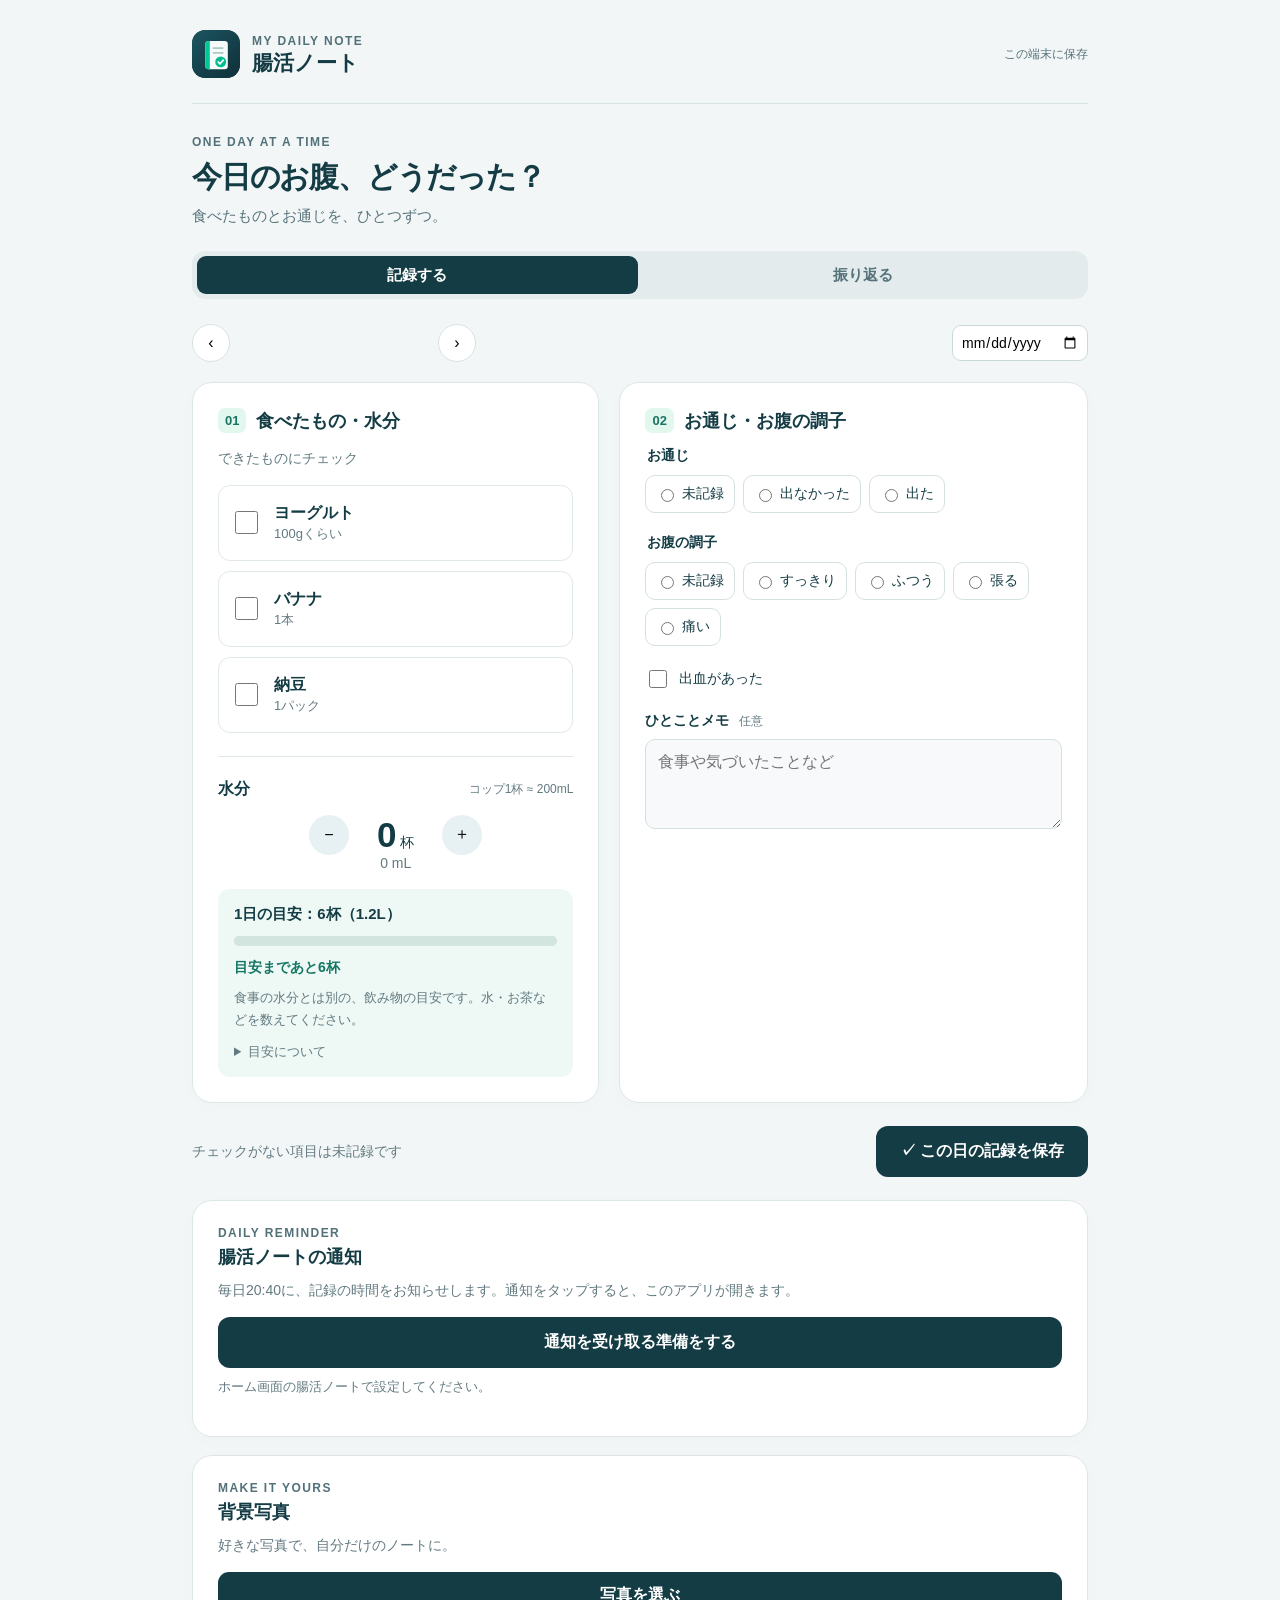
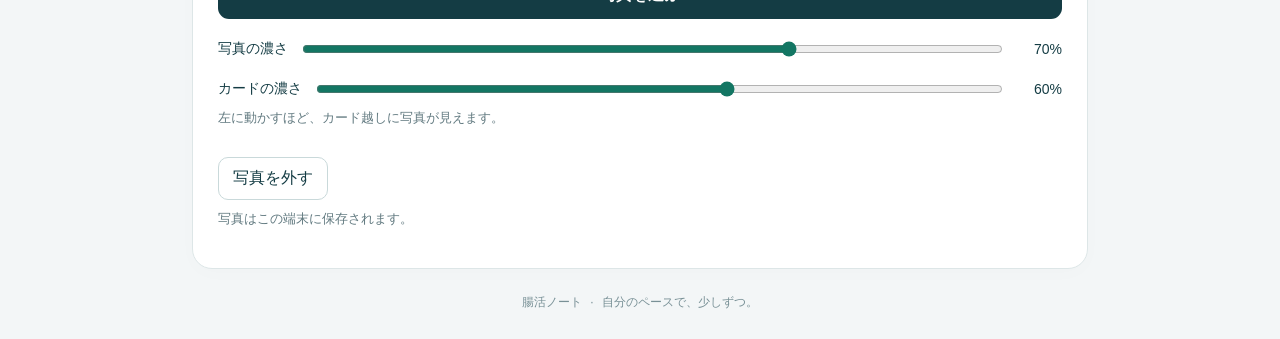
==== commit a9e1f0e3: "Replace drinking yogurt habit with natto in gut health notebook" ====
--- a/yoru-log/index.html
+++ b/yoru-log/index.html
@@ -1 +1 @@
-<!doctype html><html lang="ja"><head><meta charset="utf-8"><meta name="viewport" content="width=device-width,initial-scale=1,viewport-fit=cover"><meta name="theme-color" content="#143c44"><meta name="apple-mobile-web-app-capable" content="yes"><meta name="apple-mobile-web-app-title" content="腸活ノート"><meta name="description" content="ヨーグルト・バナナ・水分と、お通じを毎日かんたんに記録。"><title>腸活ノート</title><link rel="manifest" href="./manifest.json"><link rel="icon" href="./icon.svg?v=gut1" type="image/svg+xml"><link rel="apple-touch-icon" href="./icon-180.png?v=gut1"><link rel="stylesheet" href="./style.css?v=gut5"><script defer src="./app.js?v=gut5"></script></head><body><div id="wallpaper" aria-hidden="true"></div><main><header class="topbar"><div class="brand"><span class="brand-icon"><img src="./icon.svg?v=gut1" alt=""></span><div><span class="eyebrow">MY DAILY NOTE</span><h1>腸活ノート</h1></div></div><span class="private">この端末に保存</span></header><div class="intro"><p class="eyebrow">ONE DAY AT A TIME</p><h2>今日のお腹、どうだった？</h2><p>食べたものとお通じを、ひとつずつ。</p></div><div class="nav" role="tablist" aria-label="画面"><button id="record-tab" class="active" role="tab" aria-selected="true" aria-controls="record">記録する</button><button id="history-tab" role="tab" aria-selected="false" aria-controls="history" tabindex="-1">振り返る</button></div><section id="record" role="tabpanel" aria-labelledby="record-tab"><div class="datebar"><button id="prev" aria-label="前の日">‹</button><div><strong id="date-title"></strong><span id="date-sub"></span></div><button id="next" aria-label="次の日">›</button><input id="date" type="date" aria-label="記録する日"></div><div class="record-grid"><section class="card"><div class="section-head"><span class="number">01</span><h3>食べたもの・水分</h3></div><p class="muted">できたものにチェック</p><label class="habit"><input id="yogurt" type="checkbox"><span><strong>ヨーグルト</strong><small>100gくらい</small></span></label><label class="habit"><input id="banana" type="checkbox"><span><strong>バナナ</strong><small>1本</small></span></label><label class="habit"><input id="drink" type="checkbox"><span><strong>飲むヨーグルト</strong><small>1本</small></span></label><div class="water"><div><strong>水分</strong><small>コップ1杯 ≈ 200mL</small></div><div class="counter"><button id="water-minus" aria-label="水分を1杯減らす">−</button><span><b id="water-count">0</b> 杯</span><button id="water-plus" aria-label="水分を1杯増やす">＋</button></div><p id="water-ml">0 mL</p><div class="water-target"><strong>1日の目安：6杯（1.2L）</strong><progress id="water-progress" max="6" value="0" aria-label="水分の目安までの進み具合"></progress><span id="water-remaining" aria-live="polite">目安まであと6杯</span><p>食事の水分とは別の、飲み物の目安です。水・お茶などを数えてください。</p><details><summary>目安について</summary><p>暑い日や汗をかく日は、必要な量が増えます。こまめに飲みましょう。医師から水分制限を指示されている場合は、その指示を優先してください。</p><a href="https://www.pref.chiba.lg.jp/suidou/keikaku/oishii2/mame/mame03.html" target="_blank" rel="noopener noreferrer">参考：千葉県「健康を支える水」</a></details></div></div></section><section class="card"><div class="section-head"><span class="number">02</span><h3>お通じ・お腹の調子</h3></div><fieldset class="body-fields"><fieldset class="field"><legend>お通じ</legend><div class="choices" id="bowel"></div></fieldset><fieldset class="field" id="shape-field" hidden><legend>便の状態</legend><div class="choices" id="shape"></div></fieldset><fieldset class="field"><legend>お腹の調子</legend><div class="choices" id="feeling"></div></fieldset><label class="blood"><input id="blood" type="checkbox">出血があった</label><label class="memo" for="note">ひとことメモ <span>任意</span></label><textarea id="note" maxlength="500" placeholder="食事や気づいたことなど"></textarea></fieldset></section></div><div class="savebar"><p id="message" class="muted" role="status" aria-live="polite">チェックがない項目は未記録です</p><button id="save" class="save">✓ この日の記録を保存</button></div></section><section id="history" role="tabpanel" aria-labelledby="history-tab" hidden><section class="week card"><p class="eyebrow">LAST 7 DAYS</p><h3>この7日間</h3><div class="week-stats"><p><strong id="days-count">0</strong><span>記録した日</span></p><p><strong id="bowel-count">0</strong><span>お通じがあった日</span></p></div><div id="week-days" class="week-days"></div><p class="muted legend">✓ お通じあり　− 記録あり　· 未記録</p></section><h3 class="history-heading">これまでの記録</h3><div id="history-list" class="history-list"></div><button class="export" id="export">記録をバックアップ</button><p class="storage-note">記録はこの端末・ブラウザに保存されます。ブラウザのデータを消すと記録も消えるため、ときどきバックアップしておくと安心です。</p></section><section class="card push-settings"><p class="eyebrow">DAILY REMINDER</p><h3>腸活ノートの通知</h3><p class="muted">毎日20:40に、記録の時間をお知らせします。通知をタップすると、このアプリが開きます。</p><button id="push-enable" class="save">通知を受け取る準備をする</button><p id="push-status" class="storage-note" role="status" aria-live="polite">ホーム画面の腸活ノートで設定してください。</p><div id="push-code-wrap" hidden><label class="memo" for="push-code">通知の設定コード</label><textarea id="push-code" rows="3" readonly aria-describedby="push-code-help"></textarea><button id="push-copy" class="export">設定コードをコピー</button><p id="push-code-help" class="storage-note">最初の1回だけ、このコードをChatGPTのチャットに貼って送ってください。通知の受信先を登録します。</p></div><button id="push-disable" class="export" hidden>この端末の通知を停止</button></section><section class="card wallpaper-settings"><p class="eyebrow">MAKE IT YOURS</p><h3>背景写真</h3><p class="muted">好きな写真で、自分だけのノートに。</p><label class="photo-button">写真を選ぶ<input id="background-file" type="file" accept="image/*"></label><div class="opacity-row"><label for="background-opacity">写真の濃さ</label><input id="background-opacity" type="range" min="0" max="100" value="70"><output id="background-opacity-value" for="background-opacity">70%</output></div><div class="opacity-row"><label for="card-opacity">カードの濃さ</label><input id="card-opacity" type="range" min="0" max="100" value="60"><output id="card-opacity-value" for="card-opacity">60%</output></div><p class="storage-note">左に動かすほど、カード越しに写真が見えます。</p><button id="background-remove" class="export">写真を外す</button><p id="background-status" class="storage-note" role="status" aria-live="polite">写真はこの端末に保存されます。</p></section><footer>腸活ノート <span>·</span> 自分のペースで、少しずつ。</footer></main></body></html>
+<!doctype html><html lang="ja"><head><meta charset="utf-8"><meta name="viewport" content="width=device-width,initial-scale=1,viewport-fit=cover"><meta name="theme-color" content="#143c44"><meta name="apple-mobile-web-app-capable" content="yes"><meta name="apple-mobile-web-app-title" content="腸活ノート"><meta name="description" content="ヨーグルト・バナナ・納豆・水分と、お通じを毎日かんたんに記録。"><title>腸活ノート</title><link rel="manifest" href="./manifest.json"><link rel="icon" href="./icon.svg?v=gut1" type="image/svg+xml"><link rel="apple-touch-icon" href="./icon-180.png?v=gut1"><link rel="stylesheet" href="./style.css?v=gut5"><script defer src="./app.js?v=gut6"></script></head><body><div id="wallpaper" aria-hidden="true"></div><main><header class="topbar"><div class="brand"><span class="brand-icon"><img src="./icon.svg?v=gut1" alt=""></span><div><span class="eyebrow">MY DAILY NOTE</span><h1>腸活ノート</h1></div></div><span class="private">この端末に保存</span></header><div class="intro"><p class="eyebrow">ONE DAY AT A TIME</p><h2>今日のお腹、どうだった？</h2><p>食べたものとお通じを、ひとつずつ。</p></div><div class="nav" role="tablist" aria-label="画面"><button id="record-tab" class="active" role="tab" aria-selected="true" aria-controls="record">記録する</button><button id="history-tab" role="tab" aria-selected="false" aria-controls="history" tabindex="-1">振り返る</button></div><section id="record" role="tabpanel" aria-labelledby="record-tab"><div class="datebar"><button id="prev" aria-label="前の日">‹</button><div><strong id="date-title"></strong><span id="date-sub"></span></div><button id="next" aria-label="次の日">›</button><input id="date" type="date" aria-label="記録する日"></div><div class="record-grid"><section class="card"><div class="section-head"><span class="number">01</span><h3>食べたもの・水分</h3></div><p class="muted">できたものにチェック</p><label class="habit"><input id="yogurt" type="checkbox"><span><strong>ヨーグルト</strong><small>100gくらい</small></span></label><label class="habit"><input id="banana" type="checkbox"><span><strong>バナナ</strong><small>1本</small></span></label><label class="habit"><input id="natto" type="checkbox"><span><strong>納豆</strong><small>1パック</small></span></label><div class="water"><div><strong>水分</strong><small>コップ1杯 ≈ 200mL</small></div><div class="counter"><button id="water-minus" aria-label="水分を1杯減らす">−</button><span><b id="water-count">0</b> 杯</span><button id="water-plus" aria-label="水分を1杯増やす">＋</button></div><p id="water-ml">0 mL</p><div class="water-target"><strong>1日の目安：6杯（1.2L）</strong><progress id="water-progress" max="6" value="0" aria-label="水分の目安までの進み具合"></progress><span id="water-remaining" aria-live="polite">目安まであと6杯</span><p>食事の水分とは別の、飲み物の目安です。水・お茶などを数えてください。</p><details><summary>目安について</summary><p>暑い日や汗をかく日は、必要な量が増えます。こまめに飲みましょう。医師から水分制限を指示されている場合は、その指示を優先してください。</p><a href="https://www.pref.chiba.lg.jp/suidou/keikaku/oishii2/mame/mame03.html" target="_blank" rel="noopener noreferrer">参考：千葉県「健康を支える水」</a></details></div></div></section><section class="card"><div class="section-head"><span class="number">02</span><h3>お通じ・お腹の調子</h3></div><fieldset class="body-fields"><fieldset class="field"><legend>お通じ</legend><div class="choices" id="bowel"></div></fieldset><fieldset class="field" id="shape-field" hidden><legend>便の状態</legend><div class="choices" id="shape"></div></fieldset><fieldset class="field"><legend>お腹の調子</legend><div class="choices" id="feeling"></div></fieldset><label class="blood"><input id="blood" type="checkbox">出血があった</label><label class="memo" for="note">ひとことメモ <span>任意</span></label><textarea id="note" maxlength="500" placeholder="食事や気づいたことなど"></textarea></fieldset></section></div><div class="savebar"><p id="message" class="muted" role="status" aria-live="polite">チェックがない項目は未記録です</p><button id="save" class="save">✓ この日の記録を保存</button></div></section><section id="history" role="tabpanel" aria-labelledby="history-tab" hidden><section class="week card"><p class="eyebrow">LAST 7 DAYS</p><h3>この7日間</h3><div class="week-stats"><p><strong id="days-count">0</strong><span>記録した日</span></p><p><strong id="bowel-count">0</strong><span>お通じがあった日</span></p></div><div id="week-days" class="week-days"></div><p class="muted legend">✓ お通じあり　− 記録あり　· 未記録</p></section><h3 class="history-heading">これまでの記録</h3><div id="history-list" class="history-list"></div><button class="export" id="export">記録をバックアップ</button><p class="storage-note">記録はこの端末・ブラウザに保存されます。ブラウザのデータを消すと記録も消えるため、ときどきバックアップしておくと安心です。</p></section><section class="card push-settings"><p class="eyebrow">DAILY REMINDER</p><h3>腸活ノートの通知</h3><p class="muted">毎日20:40に、記録の時間をお知らせします。通知をタップすると、このアプリが開きます。</p><button id="push-enable" class="save">通知を受け取る準備をする</button><p id="push-status" class="storage-note" role="status" aria-live="polite">ホーム画面の腸活ノートで設定してください。</p><div id="push-code-wrap" hidden><label class="memo" for="push-code">通知の設定コード</label><textarea id="push-code" rows="3" readonly aria-describedby="push-code-help"></textarea><button id="push-copy" class="export">設定コードをコピー</button><p id="push-code-help" class="storage-note">最初の1回だけ、このコードをChatGPTのチャットに貼って送ってください。通知の受信先を登録します。</p></div><button id="push-disable" class="export" hidden>この端末の通知を停止</button></section><section class="card wallpaper-settings"><p class="eyebrow">MAKE IT YOURS</p><h3>背景写真</h3><p class="muted">好きな写真で、自分だけのノートに。</p><label class="photo-button">写真を選ぶ<input id="background-file" type="file" accept="image/*"></label><div class="opacity-row"><label for="background-opacity">写真の濃さ</label><input id="background-opacity" type="range" min="0" max="100" value="70"><output id="background-opacity-value" for="background-opacity">70%</output></div><div class="opacity-row"><label for="card-opacity">カードの濃さ</label><input id="card-opacity" type="range" min="0" max="100" value="60"><output id="card-opacity-value" for="card-opacity">60%</output></div><p class="storage-note">左に動かすほど、カード越しに写真が見えます。</p><button id="background-remove" class="export">写真を外す</button><p id="background-status" class="storage-note" role="status" aria-live="polite">写真はこの端末に保存されます。</p></section><footer>腸活ノート <span>·</span> 自分のペースで、少しずつ。</footer></main></body></html>
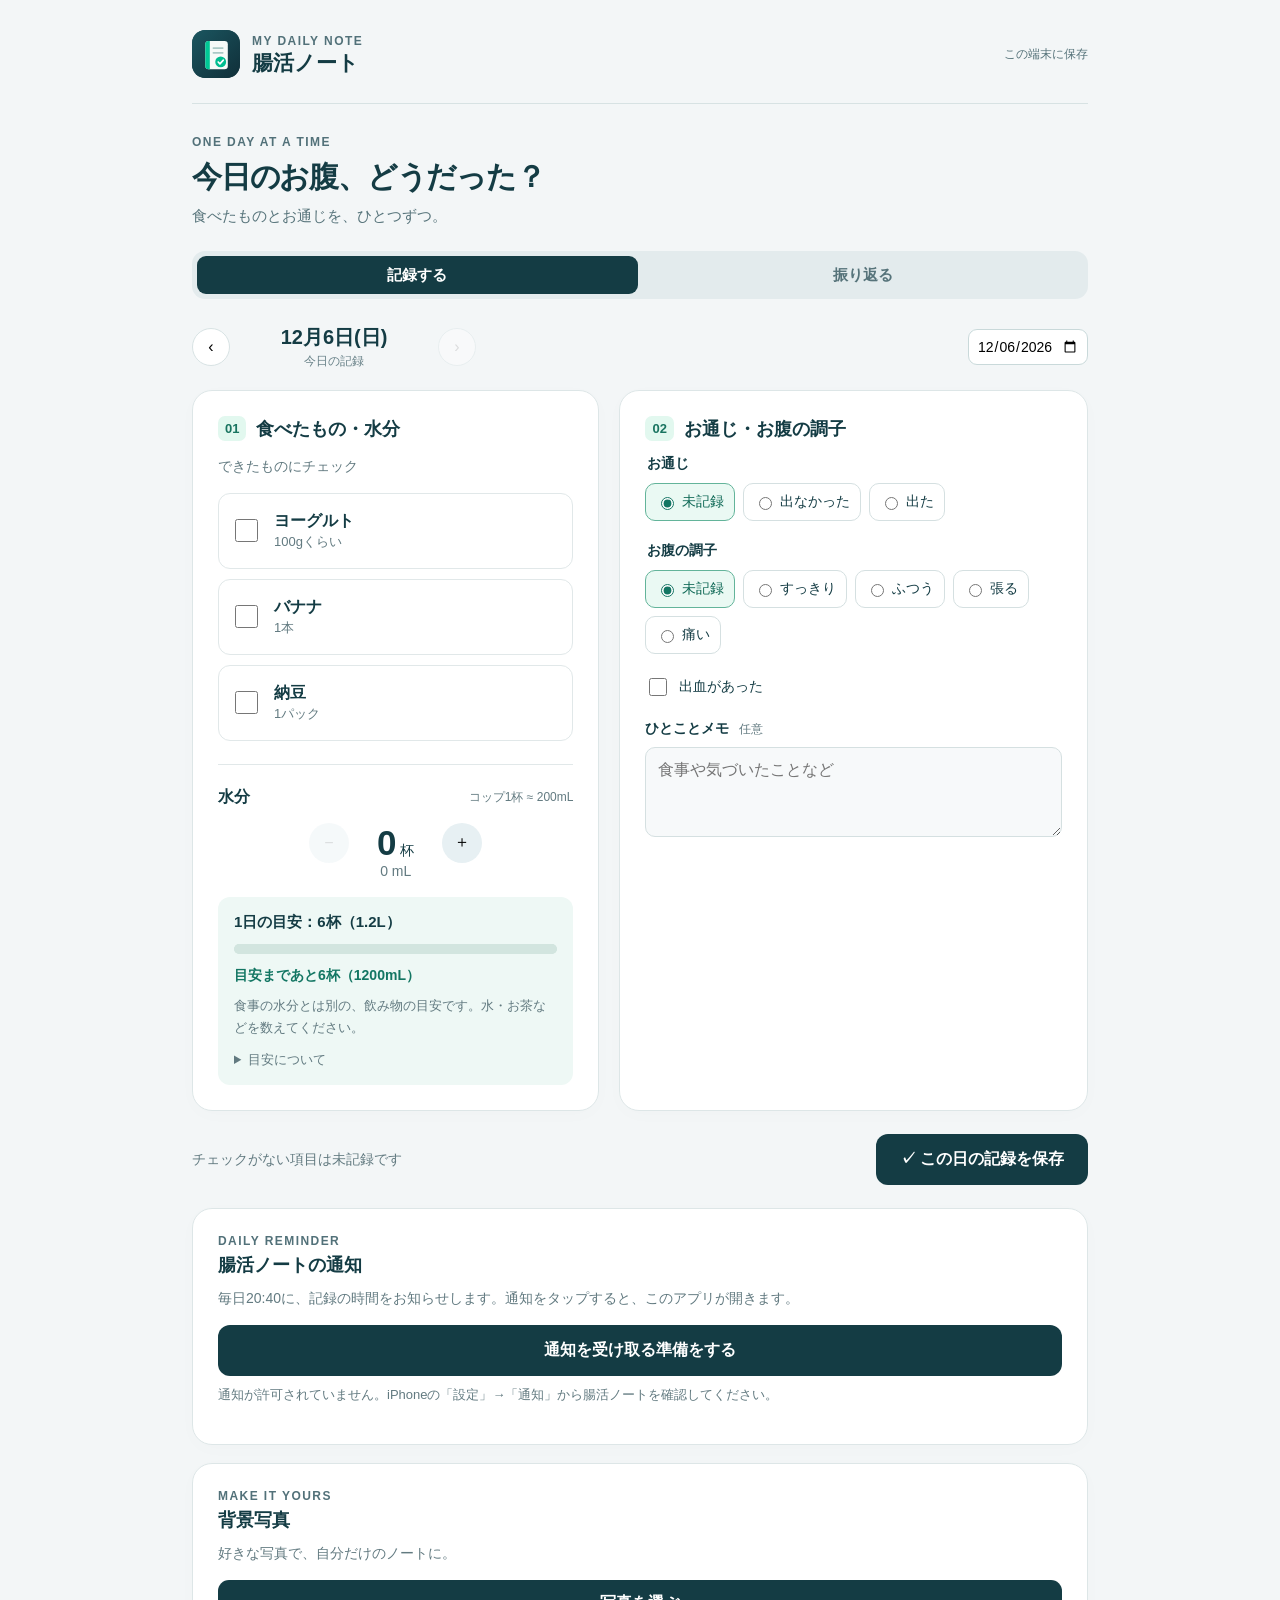
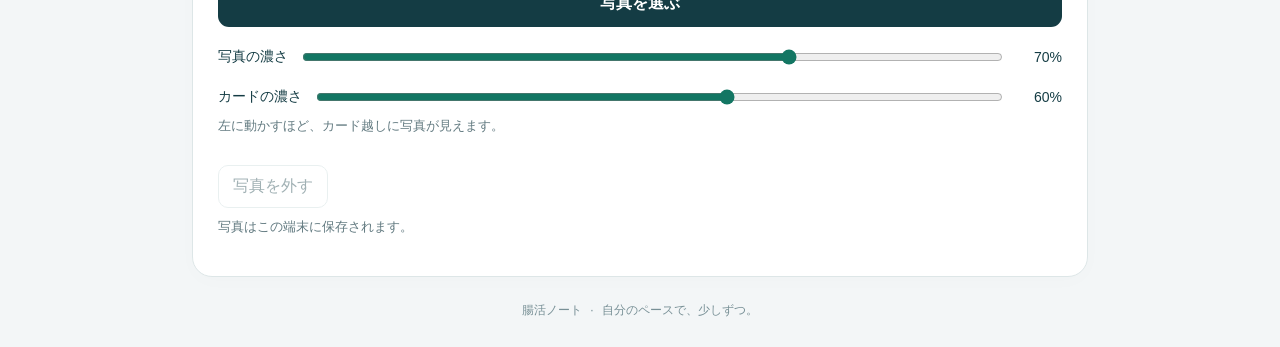
==== commit 05072959: "Load fixed notebook app startup script" ====
--- a/yoru-log/index.html
+++ b/yoru-log/index.html
@@ -1 +1 @@
-<!doctype html><html lang="ja"><head><meta charset="utf-8"><meta name="viewport" content="width=device-width,initial-scale=1,viewport-fit=cover"><meta name="theme-color" content="#143c44"><meta name="apple-mobile-web-app-capable" content="yes"><meta name="apple-mobile-web-app-title" content="腸活ノート"><meta name="description" content="ヨーグルト・バナナ・納豆・水分と、お通じを毎日かんたんに記録。"><title>腸活ノート</title><link rel="manifest" href="./manifest.json"><link rel="icon" href="./icon.svg?v=gut1" type="image/svg+xml"><link rel="apple-touch-icon" href="./icon-180.png?v=gut1"><link rel="stylesheet" href="./style.css?v=gut5"><script defer src="./app.js?v=gut6"></script></head><body><div id="wallpaper" aria-hidden="true"></div><main><header class="topbar"><div class="brand"><span class="brand-icon"><img src="./icon.svg?v=gut1" alt=""></span><div><span class="eyebrow">MY DAILY NOTE</span><h1>腸活ノート</h1></div></div><span class="private">この端末に保存</span></header><div class="intro"><p class="eyebrow">ONE DAY AT A TIME</p><h2>今日のお腹、どうだった？</h2><p>食べたものとお通じを、ひとつずつ。</p></div><div class="nav" role="tablist" aria-label="画面"><button id="record-tab" class="active" role="tab" aria-selected="true" aria-controls="record">記録する</button><button id="history-tab" role="tab" aria-selected="false" aria-controls="history" tabindex="-1">振り返る</button></div><section id="record" role="tabpanel" aria-labelledby="record-tab"><div class="datebar"><button id="prev" aria-label="前の日">‹</button><div><strong id="date-title"></strong><span id="date-sub"></span></div><button id="next" aria-label="次の日">›</button><input id="date" type="date" aria-label="記録する日"></div><div class="record-grid"><section class="card"><div class="section-head"><span class="number">01</span><h3>食べたもの・水分</h3></div><p class="muted">できたものにチェック</p><label class="habit"><input id="yogurt" type="checkbox"><span><strong>ヨーグルト</strong><small>100gくらい</small></span></label><label class="habit"><input id="banana" type="checkbox"><span><strong>バナナ</strong><small>1本</small></span></label><label class="habit"><input id="natto" type="checkbox"><span><strong>納豆</strong><small>1パック</small></span></label><div class="water"><div><strong>水分</strong><small>コップ1杯 ≈ 200mL</small></div><div class="counter"><button id="water-minus" aria-label="水分を1杯減らす">−</button><span><b id="water-count">0</b> 杯</span><button id="water-plus" aria-label="水分を1杯増やす">＋</button></div><p id="water-ml">0 mL</p><div class="water-target"><strong>1日の目安：6杯（1.2L）</strong><progress id="water-progress" max="6" value="0" aria-label="水分の目安までの進み具合"></progress><span id="water-remaining" aria-live="polite">目安まであと6杯</span><p>食事の水分とは別の、飲み物の目安です。水・お茶などを数えてください。</p><details><summary>目安について</summary><p>暑い日や汗をかく日は、必要な量が増えます。こまめに飲みましょう。医師から水分制限を指示されている場合は、その指示を優先してください。</p><a href="https://www.pref.chiba.lg.jp/suidou/keikaku/oishii2/mame/mame03.html" target="_blank" rel="noopener noreferrer">参考：千葉県「健康を支える水」</a></details></div></div></section><section class="card"><div class="section-head"><span class="number">02</span><h3>お通じ・お腹の調子</h3></div><fieldset class="body-fields"><fieldset class="field"><legend>お通じ</legend><div class="choices" id="bowel"></div></fieldset><fieldset class="field" id="shape-field" hidden><legend>便の状態</legend><div class="choices" id="shape"></div></fieldset><fieldset class="field"><legend>お腹の調子</legend><div class="choices" id="feeling"></div></fieldset><label class="blood"><input id="blood" type="checkbox">出血があった</label><label class="memo" for="note">ひとことメモ <span>任意</span></label><textarea id="note" maxlength="500" placeholder="食事や気づいたことなど"></textarea></fieldset></section></div><div class="savebar"><p id="message" class="muted" role="status" aria-live="polite">チェックがない項目は未記録です</p><button id="save" class="save">✓ この日の記録を保存</button></div></section><section id="history" role="tabpanel" aria-labelledby="history-tab" hidden><section class="week card"><p class="eyebrow">LAST 7 DAYS</p><h3>この7日間</h3><div class="week-stats"><p><strong id="days-count">0</strong><span>記録した日</span></p><p><strong id="bowel-count">0</strong><span>お通じがあった日</span></p></div><div id="week-days" class="week-days"></div><p class="muted legend">✓ お通じあり　− 記録あり　· 未記録</p></section><h3 class="history-heading">これまでの記録</h3><div id="history-list" class="history-list"></div><button class="export" id="export">記録をバックアップ</button><p class="storage-note">記録はこの端末・ブラウザに保存されます。ブラウザのデータを消すと記録も消えるため、ときどきバックアップしておくと安心です。</p></section><section class="card push-settings"><p class="eyebrow">DAILY REMINDER</p><h3>腸活ノートの通知</h3><p class="muted">毎日20:40に、記録の時間をお知らせします。通知をタップすると、このアプリが開きます。</p><button id="push-enable" class="save">通知を受け取る準備をする</button><p id="push-status" class="storage-note" role="status" aria-live="polite">ホーム画面の腸活ノートで設定してください。</p><div id="push-code-wrap" hidden><label class="memo" for="push-code">通知の設定コード</label><textarea id="push-code" rows="3" readonly aria-describedby="push-code-help"></textarea><button id="push-copy" class="export">設定コードをコピー</button><p id="push-code-help" class="storage-note">最初の1回だけ、このコードをChatGPTのチャットに貼って送ってください。通知の受信先を登録します。</p></div><button id="push-disable" class="export" hidden>この端末の通知を停止</button></section><section class="card wallpaper-settings"><p class="eyebrow">MAKE IT YOURS</p><h3>背景写真</h3><p class="muted">好きな写真で、自分だけのノートに。</p><label class="photo-button">写真を選ぶ<input id="background-file" type="file" accept="image/*"></label><div class="opacity-row"><label for="background-opacity">写真の濃さ</label><input id="background-opacity" type="range" min="0" max="100" value="70"><output id="background-opacity-value" for="background-opacity">70%</output></div><div class="opacity-row"><label for="card-opacity">カードの濃さ</label><input id="card-opacity" type="range" min="0" max="100" value="60"><output id="card-opacity-value" for="card-opacity">60%</output></div><p class="storage-note">左に動かすほど、カード越しに写真が見えます。</p><button id="background-remove" class="export">写真を外す</button><p id="background-status" class="storage-note" role="status" aria-live="polite">写真はこの端末に保存されます。</p></section><footer>腸活ノート <span>·</span> 自分のペースで、少しずつ。</footer></main></body></html>
+<!doctype html><html lang="ja"><head><meta charset="utf-8"><meta name="viewport" content="width=device-width,initial-scale=1,viewport-fit=cover"><meta name="theme-color" content="#143c44"><meta name="apple-mobile-web-app-capable" content="yes"><meta name="apple-mobile-web-app-title" content="腸活ノート"><meta name="description" content="ヨーグルト・バナナ・納豆・水分と、お通じを毎日かんたんに記録。"><title>腸活ノート</title><link rel="manifest" href="./manifest.json"><link rel="icon" href="./icon.svg?v=gut1" type="image/svg+xml"><link rel="apple-touch-icon" href="./icon-180.png?v=gut1"><link rel="stylesheet" href="./style.css?v=gut5"><script defer src="./app.js?v=gut8"></script></head><body><div id="wallpaper" aria-hidden="true"></div><main><header class="topbar"><div class="brand"><span class="brand-icon"><img src="./icon.svg?v=gut1" alt=""></span><div><span class="eyebrow">MY DAILY NOTE</span><h1>腸活ノート</h1></div></div><span class="private">この端末に保存</span></header><div class="intro"><p class="eyebrow">ONE DAY AT A TIME</p><h2>今日のお腹、どうだった？</h2><p>食べたものとお通じを、ひとつずつ。</p></div><div class="nav" role="tablist" aria-label="画面"><button id="record-tab" class="active" role="tab" aria-selected="true" aria-controls="record">記録する</button><button id="history-tab" role="tab" aria-selected="false" aria-controls="history" tabindex="-1">振り返る</button></div><section id="record" role="tabpanel" aria-labelledby="record-tab"><div class="datebar"><button id="prev" aria-label="前の日">‹</button><div><strong id="date-title"></strong><span id="date-sub"></span></div><button id="next" aria-label="次の日">›</button><input id="date" type="date" aria-label="記録する日"></div><div class="record-grid"><section class="card"><div class="section-head"><span class="number">01</span><h3>食べたもの・水分</h3></div><p class="muted">できたものにチェック</p><label class="habit"><input id="yogurt" type="checkbox"><span><strong>ヨーグルト</strong><small>100gくらい</small></span></label><label class="habit"><input id="banana" type="checkbox"><span><strong>バナナ</strong><small>1本</small></span></label><label class="habit"><input id="natto" type="checkbox"><span><strong>納豆</strong><small>1パック</small></span></label><div class="water"><div><strong>水分</strong><small>コップ1杯 ≈ 200mL</small></div><div class="counter"><button id="water-minus" aria-label="水分を1杯減らす">−</button><span><b id="water-count">0</b> 杯</span><button id="water-plus" aria-label="水分を1杯増やす">＋</button></div><p id="water-ml">0 mL</p><div class="water-target"><strong>1日の目安：6杯（1.2L）</strong><progress id="water-progress" max="6" value="0" aria-label="水分の目安までの進み具合"></progress><span id="water-remaining" aria-live="polite">目安まであと6杯</span><p>食事の水分とは別の、飲み物の目安です。水・お茶などを数えてください。</p><details><summary>目安について</summary><p>暑い日や汗をかく日は、必要な量が増えます。こまめに飲みましょう。医師から水分制限を指示されている場合は、その指示を優先してください。</p><a href="https://www.pref.chiba.lg.jp/suidou/keikaku/oishii2/mame/mame03.html" target="_blank" rel="noopener noreferrer">参考：千葉県「健康を支える水」</a></details></div></div></section><section class="card"><div class="section-head"><span class="number">02</span><h3>お通じ・お腹の調子</h3></div><fieldset class="body-fields"><fieldset class="field"><legend>お通じ</legend><div class="choices" id="bowel"></div></fieldset><fieldset class="field" id="shape-field" hidden><legend>便の状態</legend><div class="choices" id="shape"></div></fieldset><fieldset class="field"><legend>お腹の調子</legend><div class="choices" id="feeling"></div></fieldset><label class="blood"><input id="blood" type="checkbox">出血があった</label><label class="memo" for="note">ひとことメモ <span>任意</span></label><textarea id="note" maxlength="500" placeholder="食事や気づいたことなど"></textarea></fieldset></section></div><div class="savebar"><p id="message" class="muted" role="status" aria-live="polite">チェックがない項目は未記録です</p><button id="save" class="save">✓ この日の記録を保存</button></div></section><section id="history" role="tabpanel" aria-labelledby="history-tab" hidden><section class="week card"><p class="eyebrow">LAST 7 DAYS</p><h3>この7日間</h3><div class="week-stats"><p><strong id="days-count">0</strong><span>記録した日</span></p><p><strong id="bowel-count">0</strong><span>お通じがあった日</span></p></div><div id="week-days" class="week-days"></div><p class="muted legend">✓ お通じあり　− 記録あり　· 未記録</p></section><h3 class="history-heading">これまでの記録</h3><div id="history-list" class="history-list"></div><button class="export" id="export">記録をバックアップ</button><p class="storage-note">記録はこの端末・ブラウザに保存されます。ブラウザのデータを消すと記録も消えるため、ときどきバックアップしておくと安心です。</p></section><section class="card push-settings"><p class="eyebrow">DAILY REMINDER</p><h3>腸活ノートの通知</h3><p class="muted">毎日20:40に、記録の時間をお知らせします。通知をタップすると、このアプリが開きます。</p><button id="push-enable" class="save">通知を受け取る準備をする</button><p id="push-status" class="storage-note" role="status" aria-live="polite">ホーム画面の腸活ノートで設定してください。</p><div id="push-code-wrap" hidden><label class="memo" for="push-code">通知の設定コード</label><textarea id="push-code" rows="3" readonly aria-describedby="push-code-help"></textarea><button id="push-copy" class="export">設定コードをコピー</button><p id="push-code-help" class="storage-note">最初の1回だけ、このコードをChatGPTのチャットに貼って送ってください。通知の受信先を登録します。</p></div><button id="push-disable" class="export" hidden>この端末の通知を停止</button></section><section class="card wallpaper-settings"><p class="eyebrow">MAKE IT YOURS</p><h3>背景写真</h3><p class="muted">好きな写真で、自分だけのノートに。</p><label class="photo-button">写真を選ぶ<input id="background-file" type="file" accept="image/*"></label><div class="opacity-row"><label for="background-opacity">写真の濃さ</label><input id="background-opacity" type="range" min="0" max="100" value="70"><output id="background-opacity-value" for="background-opacity">70%</output></div><div class="opacity-row"><label for="card-opacity">カードの濃さ</label><input id="card-opacity" type="range" min="0" max="100" value="60"><output id="card-opacity-value" for="card-opacity">60%</output></div><p class="storage-note">左に動かすほど、カード越しに写真が見えます。</p><button id="background-remove" class="export">写真を外す</button><p id="background-status" class="storage-note" role="status" aria-live="polite">写真はこの端末に保存されます。</p></section><footer>腸活ノート <span>·</span> 自分のペースで、少しずつ。</footer></main></body></html>
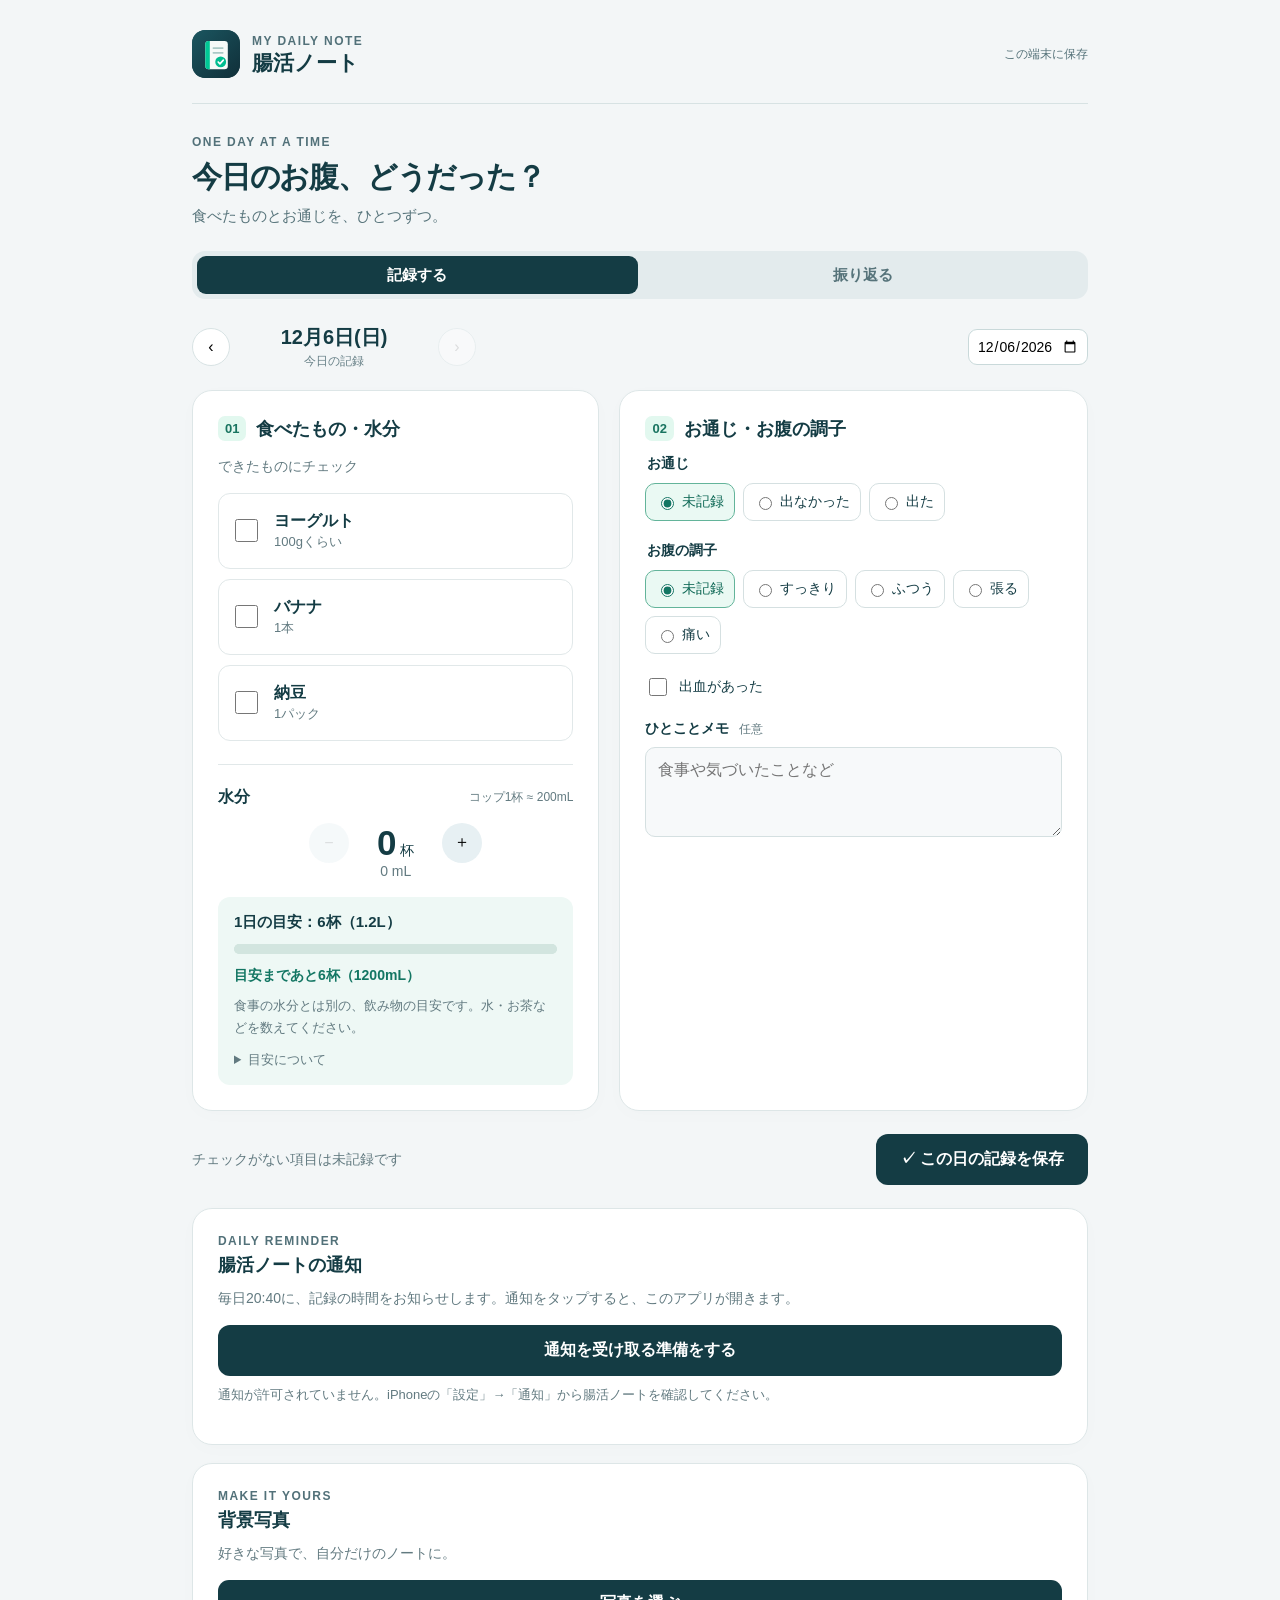
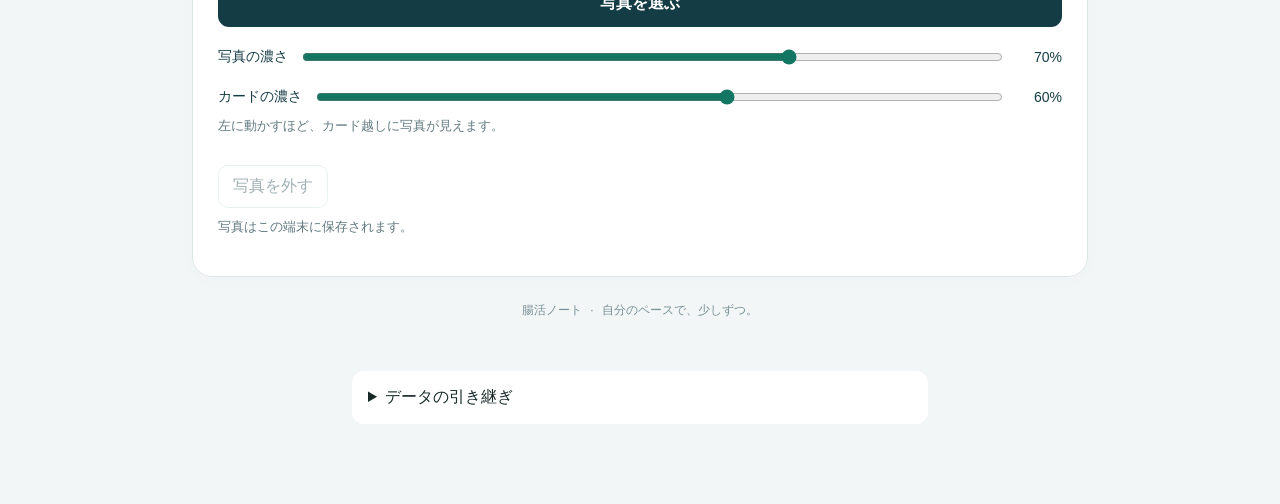
==== commit b4455056: "Add device-local data transfer before migration" ====
--- a/yoru-log/index.html
+++ b/yoru-log/index.html
@@ -1 +1,59 @@
-<!doctype html><html lang="ja"><head><meta charset="utf-8"><meta name="viewport" content="width=device-width,initial-scale=1,viewport-fit=cover"><meta name="theme-color" content="#143c44"><meta name="apple-mobile-web-app-capable" content="yes"><meta name="apple-mobile-web-app-title" content="腸活ノート"><meta name="description" content="ヨーグルト・バナナ・納豆・水分と、お通じを毎日かんたんに記録。"><title>腸活ノート</title><link rel="manifest" href="./manifest.json"><link rel="icon" href="./icon.svg?v=gut1" type="image/svg+xml"><link rel="apple-touch-icon" href="./icon-180.png?v=gut1"><link rel="stylesheet" href="./style.css?v=gut5"><script defer src="./app.js?v=gut8"></script></head><body><div id="wallpaper" aria-hidden="true"></div><main><header class="topbar"><div class="brand"><span class="brand-icon"><img src="./icon.svg?v=gut1" alt=""></span><div><span class="eyebrow">MY DAILY NOTE</span><h1>腸活ノート</h1></div></div><span class="private">この端末に保存</span></header><div class="intro"><p class="eyebrow">ONE DAY AT A TIME</p><h2>今日のお腹、どうだった？</h2><p>食べたものとお通じを、ひとつずつ。</p></div><div class="nav" role="tablist" aria-label="画面"><button id="record-tab" class="active" role="tab" aria-selected="true" aria-controls="record">記録する</button><button id="history-tab" role="tab" aria-selected="false" aria-controls="history" tabindex="-1">振り返る</button></div><section id="record" role="tabpanel" aria-labelledby="record-tab"><div class="datebar"><button id="prev" aria-label="前の日">‹</button><div><strong id="date-title"></strong><span id="date-sub"></span></div><button id="next" aria-label="次の日">›</button><input id="date" type="date" aria-label="記録する日"></div><div class="record-grid"><section class="card"><div class="section-head"><span class="number">01</span><h3>食べたもの・水分</h3></div><p class="muted">できたものにチェック</p><label class="habit"><input id="yogurt" type="checkbox"><span><strong>ヨーグルト</strong><small>100gくらい</small></span></label><label class="habit"><input id="banana" type="checkbox"><span><strong>バナナ</strong><small>1本</small></span></label><label class="habit"><input id="natto" type="checkbox"><span><strong>納豆</strong><small>1パック</small></span></label><div class="water"><div><strong>水分</strong><small>コップ1杯 ≈ 200mL</small></div><div class="counter"><button id="water-minus" aria-label="水分を1杯減らす">−</button><span><b id="water-count">0</b> 杯</span><button id="water-plus" aria-label="水分を1杯増やす">＋</button></div><p id="water-ml">0 mL</p><div class="water-target"><strong>1日の目安：6杯（1.2L）</strong><progress id="water-progress" max="6" value="0" aria-label="水分の目安までの進み具合"></progress><span id="water-remaining" aria-live="polite">目安まであと6杯</span><p>食事の水分とは別の、飲み物の目安です。水・お茶などを数えてください。</p><details><summary>目安について</summary><p>暑い日や汗をかく日は、必要な量が増えます。こまめに飲みましょう。医師から水分制限を指示されている場合は、その指示を優先してください。</p><a href="https://www.pref.chiba.lg.jp/suidou/keikaku/oishii2/mame/mame03.html" target="_blank" rel="noopener noreferrer">参考：千葉県「健康を支える水」</a></details></div></div></section><section class="card"><div class="section-head"><span class="number">02</span><h3>お通じ・お腹の調子</h3></div><fieldset class="body-fields"><fieldset class="field"><legend>お通じ</legend><div class="choices" id="bowel"></div></fieldset><fieldset class="field" id="shape-field" hidden><legend>便の状態</legend><div class="choices" id="shape"></div></fieldset><fieldset class="field"><legend>お腹の調子</legend><div class="choices" id="feeling"></div></fieldset><label class="blood"><input id="blood" type="checkbox">出血があった</label><label class="memo" for="note">ひとことメモ <span>任意</span></label><textarea id="note" maxlength="500" placeholder="食事や気づいたことなど"></textarea></fieldset></section></div><div class="savebar"><p id="message" class="muted" role="status" aria-live="polite">チェックがない項目は未記録です</p><button id="save" class="save">✓ この日の記録を保存</button></div></section><section id="history" role="tabpanel" aria-labelledby="history-tab" hidden><section class="week card"><p class="eyebrow">LAST 7 DAYS</p><h3>この7日間</h3><div class="week-stats"><p><strong id="days-count">0</strong><span>記録した日</span></p><p><strong id="bowel-count">0</strong><span>お通じがあった日</span></p></div><div id="week-days" class="week-days"></div><p class="muted legend">✓ お通じあり　− 記録あり　· 未記録</p></section><h3 class="history-heading">これまでの記録</h3><div id="history-list" class="history-list"></div><button class="export" id="export">記録をバックアップ</button><p class="storage-note">記録はこの端末・ブラウザに保存されます。ブラウザのデータを消すと記録も消えるため、ときどきバックアップしておくと安心です。</p></section><section class="card push-settings"><p class="eyebrow">DAILY REMINDER</p><h3>腸活ノートの通知</h3><p class="muted">毎日20:40に、記録の時間をお知らせします。通知をタップすると、このアプリが開きます。</p><button id="push-enable" class="save">通知を受け取る準備をする</button><p id="push-status" class="storage-note" role="status" aria-live="polite">ホーム画面の腸活ノートで設定してください。</p><div id="push-code-wrap" hidden><label class="memo" for="push-code">通知の設定コード</label><textarea id="push-code" rows="3" readonly aria-describedby="push-code-help"></textarea><button id="push-copy" class="export">設定コードをコピー</button><p id="push-code-help" class="storage-note">最初の1回だけ、このコードをChatGPTのチャットに貼って送ってください。通知の受信先を登録します。</p></div><button id="push-disable" class="export" hidden>この端末の通知を停止</button></section><section class="card wallpaper-settings"><p class="eyebrow">MAKE IT YOURS</p><h3>背景写真</h3><p class="muted">好きな写真で、自分だけのノートに。</p><label class="photo-button">写真を選ぶ<input id="background-file" type="file" accept="image/*"></label><div class="opacity-row"><label for="background-opacity">写真の濃さ</label><input id="background-opacity" type="range" min="0" max="100" value="70"><output id="background-opacity-value" for="background-opacity">70%</output></div><div class="opacity-row"><label for="card-opacity">カードの濃さ</label><input id="card-opacity" type="range" min="0" max="100" value="60"><output id="card-opacity-value" for="card-opacity">60%</output></div><p class="storage-note">左に動かすほど、カード越しに写真が見えます。</p><button id="background-remove" class="export">写真を外す</button><p id="background-status" class="storage-note" role="status" aria-live="polite">写真はこの端末に保存されます。</p></section><footer>腸活ノート <span>·</span> 自分のペースで、少しずつ。</footer></main></body></html>
+<!doctype html><html lang="ja"><head><meta charset="utf-8"><meta name="viewport" content="width=device-width,initial-scale=1,viewport-fit=cover"><meta name="theme-color" content="#143c44"><meta name="apple-mobile-web-app-capable" content="yes"><meta name="apple-mobile-web-app-title" content="腸活ノート"><meta name="description" content="ヨーグルト・バナナ・納豆・水分と、お通じを毎日かんたんに記録。"><title>腸活ノート</title><link rel="manifest" href="./manifest.json"><link rel="icon" type="image/png" sizes="512x512" href="/castor-favicon.png"><link rel="apple-touch-icon" href="./icon-180.png?v=gut1"><link rel="stylesheet" href="./style.css?v=gut5"><script defer src="./app.js?v=gut8"></script></head><body><div id="wallpaper" aria-hidden="true"></div><main><header class="topbar"><div class="brand"><span class="brand-icon"><img src="./icon.svg?v=gut1" alt=""></span><div><span class="eyebrow">MY DAILY NOTE</span><h1>腸活ノート</h1></div></div><span class="private">この端末に保存</span></header><div class="intro"><p class="eyebrow">ONE DAY AT A TIME</p><h2>今日のお腹、どうだった？</h2><p>食べたものとお通じを、ひとつずつ。</p></div><div class="nav" role="tablist" aria-label="画面"><button id="record-tab" class="active" role="tab" aria-selected="true" aria-controls="record">記録する</button><button id="history-tab" role="tab" aria-selected="false" aria-controls="history" tabindex="-1">振り返る</button></div><section id="record" role="tabpanel" aria-labelledby="record-tab"><div class="datebar"><button id="prev" aria-label="前の日">‹</button><div><strong id="date-title"></strong><span id="date-sub"></span></div><button id="next" aria-label="次の日">›</button><input id="date" type="date" aria-label="記録する日"></div><div class="record-grid"><section class="card"><div class="section-head"><span class="number">01</span><h3>食べたもの・水分</h3></div><p class="muted">できたものにチェック</p><label class="habit"><input id="yogurt" type="checkbox"><span><strong>ヨーグルト</strong><small>100gくらい</small></span></label><label class="habit"><input id="banana" type="checkbox"><span><strong>バナナ</strong><small>1本</small></span></label><label class="habit"><input id="natto" type="checkbox"><span><strong>納豆</strong><small>1パック</small></span></label><div class="water"><div><strong>水分</strong><small>コップ1杯 ≈ 200mL</small></div><div class="counter"><button id="water-minus" aria-label="水分を1杯減らす">−</button><span><b id="water-count">0</b> 杯</span><button id="water-plus" aria-label="水分を1杯増やす">＋</button></div><p id="water-ml">0 mL</p><div class="water-target"><strong>1日の目安：6杯（1.2L）</strong><progress id="water-progress" max="6" value="0" aria-label="水分の目安までの進み具合"></progress><span id="water-remaining" aria-live="polite">目安まであと6杯</span><p>食事の水分とは別の、飲み物の目安です。水・お茶などを数えてください。</p><details><summary>目安について</summary><p>暑い日や汗をかく日は、必要な量が増えます。こまめに飲みましょう。医師から水分制限を指示されている場合は、その指示を優先してください。</p><a href="https://www.pref.chiba.lg.jp/suidou/keikaku/oishii2/mame/mame03.html" target="_blank" rel="noopener noreferrer">参考：千葉県「健康を支える水」</a></details></div></div></section><section class="card"><div class="section-head"><span class="number">02</span><h3>お通じ・お腹の調子</h3></div><fieldset class="body-fields"><fieldset class="field"><legend>お通じ</legend><div class="choices" id="bowel"></div></fieldset><fieldset class="field" id="shape-field" hidden><legend>便の状態</legend><div class="choices" id="shape"></div></fieldset><fieldset class="field"><legend>お腹の調子</legend><div class="choices" id="feeling"></div></fieldset><label class="blood"><input id="blood" type="checkbox">出血があった</label><label class="memo" for="note">ひとことメモ <span>任意</span></label><textarea id="note" maxlength="500" placeholder="食事や気づいたことなど"></textarea></fieldset></section></div><div class="savebar"><p id="message" class="muted" role="status" aria-live="polite">チェックがない項目は未記録です</p><button id="save" class="save">✓ この日の記録を保存</button></div></section><section id="history" role="tabpanel" aria-labelledby="history-tab" hidden><section class="week card"><p class="eyebrow">LAST 7 DAYS</p><h3>この7日間</h3><div class="week-stats"><p><strong id="days-count">0</strong><span>記録した日</span></p><p><strong id="bowel-count">0</strong><span>お通じがあった日</span></p></div><div id="week-days" class="week-days"></div><p class="muted legend">✓ お通じあり　− 記録あり　· 未記録</p></section><h3 class="history-heading">これまでの記録</h3><div id="history-list" class="history-list"></div><button class="export" id="export">記録をバックアップ</button><p class="storage-note">記録はこの端末・ブラウザに保存されます。ブラウザのデータを消すと記録も消えるため、ときどきバックアップしておくと安心です。</p></section><section class="card push-settings"><p class="eyebrow">DAILY REMINDER</p><h3>腸活ノートの通知</h3><p class="muted">毎日20:40に、記録の時間をお知らせします。通知をタップすると、このアプリが開きます。</p><button id="push-enable" class="save">通知を受け取る準備をする</button><p id="push-status" class="storage-note" role="status" aria-live="polite">ホーム画面の腸活ノートで設定してください。</p><div id="push-code-wrap" hidden><label class="memo" for="push-code">通知の設定コード</label><textarea id="push-code" rows="3" readonly aria-describedby="push-code-help"></textarea><button id="push-copy" class="export">設定コードをコピー</button><p id="push-code-help" class="storage-note">最初の1回だけ、このコードをChatGPTのチャットに貼って送ってください。通知の受信先を登録します。</p></div><button id="push-disable" class="export" hidden>この端末の通知を停止</button></section><section class="card wallpaper-settings"><p class="eyebrow">MAKE IT YOURS</p><h3>背景写真</h3><p class="muted">好きな写真で、自分だけのノートに。</p><label class="photo-button">写真を選ぶ<input id="background-file" type="file" accept="image/*"></label><div class="opacity-row"><label for="background-opacity">写真の濃さ</label><input id="background-opacity" type="range" min="0" max="100" value="70"><output id="background-opacity-value" for="background-opacity">70%</output></div><div class="opacity-row"><label for="card-opacity">カードの濃さ</label><input id="card-opacity" type="range" min="0" max="100" value="60"><output id="card-opacity-value" for="card-opacity">60%</output></div><p class="storage-note">左に動かすほど、カード越しに写真が見えます。</p><button id="background-remove" class="export">写真を外す</button><p id="background-status" class="storage-note" role="status" aria-live="polite">写真はこの端末に保存されます。</p></section><footer>腸活ノート <span>·</span> 自分のペースで、少しずつ。</footer></main><script>(()=>{
+  const gut = document.getElementById('history-list') !== null;
+  const app = gut ? 'chokatsu-note' : 'night-snack';
+  const label = gut ? '腸活ノート' : '夜食チャレンジ';
+  const section=document.createElement('details');
+  section.style.cssText='position:relative;margin:24px auto 80px;max-width:36rem;padding:16px;background:#fff;color:#172a28;border-radius:12px';
+  section.innerHTML='<summary>データの引き継ぎ</summary><p>保存済みの記録をファイルで移せます。</p><button type="button">バックアップを保存</button> <label>バックアップを読み込む <input type="file" accept=".json,application/json"></label><p role="status"></p>';
+  document.body.append(section);
+  const status=section.querySelector('[role=status]');
+  const count=value=>gut?value.length:Object.keys(value.days).length;
+  function check(value){
+    if(gut) return Array.isArray(value)&&value.every(valid)&&new Set(value.map(x=>x.date)).size===value.length;
+    return value && value.days && typeof value.days==='object' && !Array.isArray(value.days) && Object.entries(value.days).every(([k,v])=>/^\d{4}-\d{2}-\d{2}$/.test(k)&&['success','fail'].includes(v)) && Number.isSafeInteger(value.spent)&&value.spent>=0;
+  }
+  function read(){
+    const raw=localStorage.getItem(KEY);
+    const value=raw===null?(gut?[]:{days:{},spent:0}):JSON.parse(raw);
+    if(!check(value))throw Error('保存内容を確認できません。');
+    return value;
+  }
+  function asDataURL(blob){return new Promise((resolve,reject)=>{const reader=new FileReader();reader.onload=()=>resolve(reader.result);reader.onerror=()=>reject(reader.error);reader.readAsDataURL(blob);});}
+  section.querySelector('button').onclick=async()=>{
+    try{
+      if(gut&&dirty&&!save())throw Error('編集中の記録を保存できませんでした。');
+      const value=read(), backup={app,format:2,value};
+      if(gut){
+        backup.opacity=localStorage.getItem(opacityKey);backup.card=localStorage.getItem(cardOpacityKey);
+        const photo=await photoStore('get');backup.photo=photo?await asDataURL(photo):null;
+      }
+      const url=URL.createObjectURL(new Blob([JSON.stringify(backup)],{type:'application/json'})),a=document.createElement('a');
+      a.href=url;a.download=app+'-'+new Date().toISOString().slice(0,10)+'.json';section.append(a);a.click();a.remove();setTimeout(()=>URL.revokeObjectURL(url),60000);
+      status.textContent=label+' '+count(value)+'日分のバックアップを作成しました。';
+    }catch(e){status.textContent=e.message;}
+  };
+  section.querySelector('input').onchange=async e=>{
+    const input=e.target,file=input.files[0];if(!file)return;input.disabled=true;
+    try{
+      const b=JSON.parse(await file.text());
+      const legacy=gut&&b.app===app&&b.version===1&&Array.isArray(b.records);
+      const value=legacy?b.records:b.value;
+      if(b.app!==app||(!legacy&&b.format!==2)||!check(value))throw Error('このアプリ用のバックアップを選んでください。');
+      if(gut&&dirty)throw Error('編集中の記録を保存してから読み込んでください。');
+      const old=read();
+      if((count(old)||(!gut&&old.spent))&&JSON.stringify(old)!==JSON.stringify(value))throw Error('この端末には別の記録があるため、上書きを中止しました。');
+      if(!confirm(label+'の記録を'+count(value)+'日分読み込みますか？'))return;
+      if(gut&&!legacy){
+        for(const v of [b.opacity,b.card])if(v!=null&&(!/^\d{1,3}$/.test(v)||+v>100))throw Error('設定値を読み込めません。');
+        if(b.photo!=null){
+          if(typeof b.photo!=='string'||!/^data:image\/[\w.+-]+;base64,/.test(b.photo))throw Error('背景画像を読み込めません。');
+          const blob=await (await fetch(b.photo)).blob();await validatePhoto(blob);await photoStore('put',blob);
+        }
+        if(b.opacity!=null)localStorage.setItem(opacityKey,b.opacity);if(b.card!=null)localStorage.setItem(cardOpacityKey,b.card);
+      }
+      localStorage.setItem(KEY,JSON.stringify(value));
+      alert(label+' '+count(read())+'日分を読み込みました。');location.reload();
+    }catch(err){status.textContent=err.message;}finally{input.value='';input.disabled=false;}
+  };
+})();
+</script></body></html>
